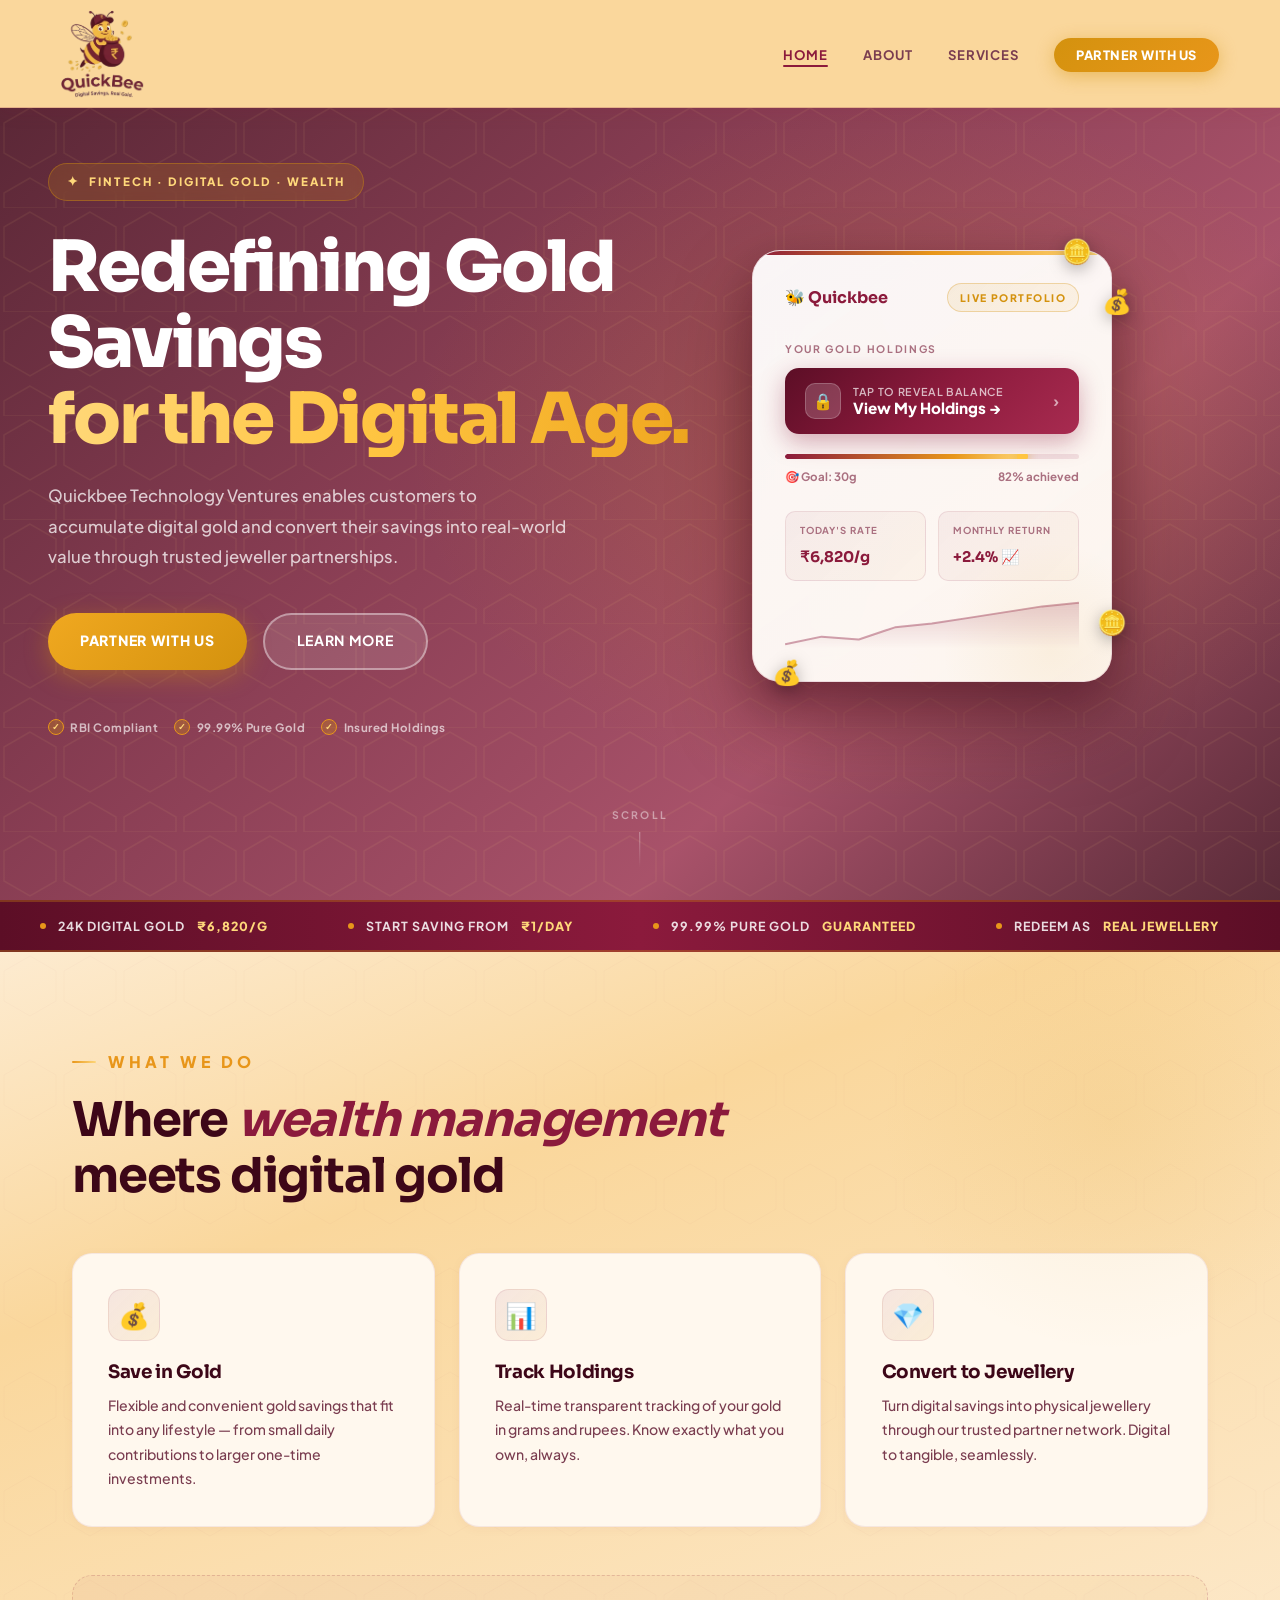
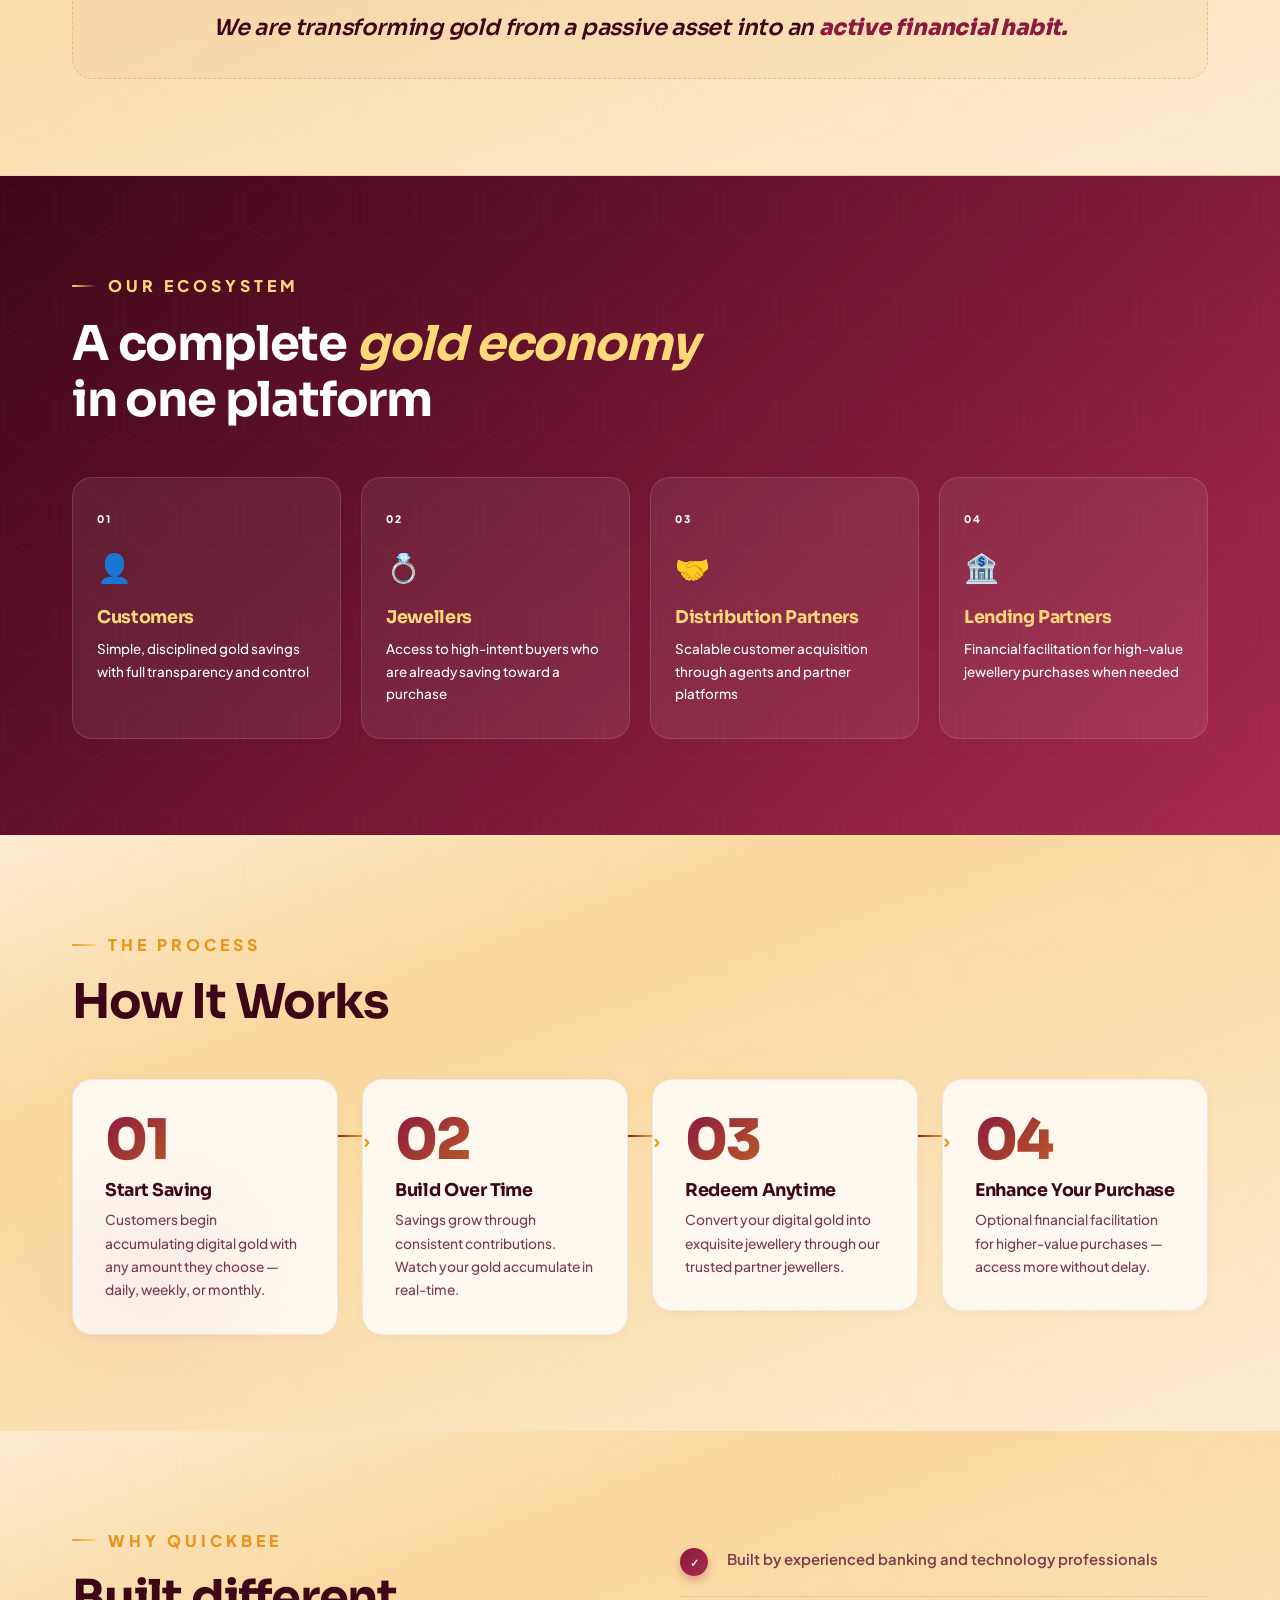
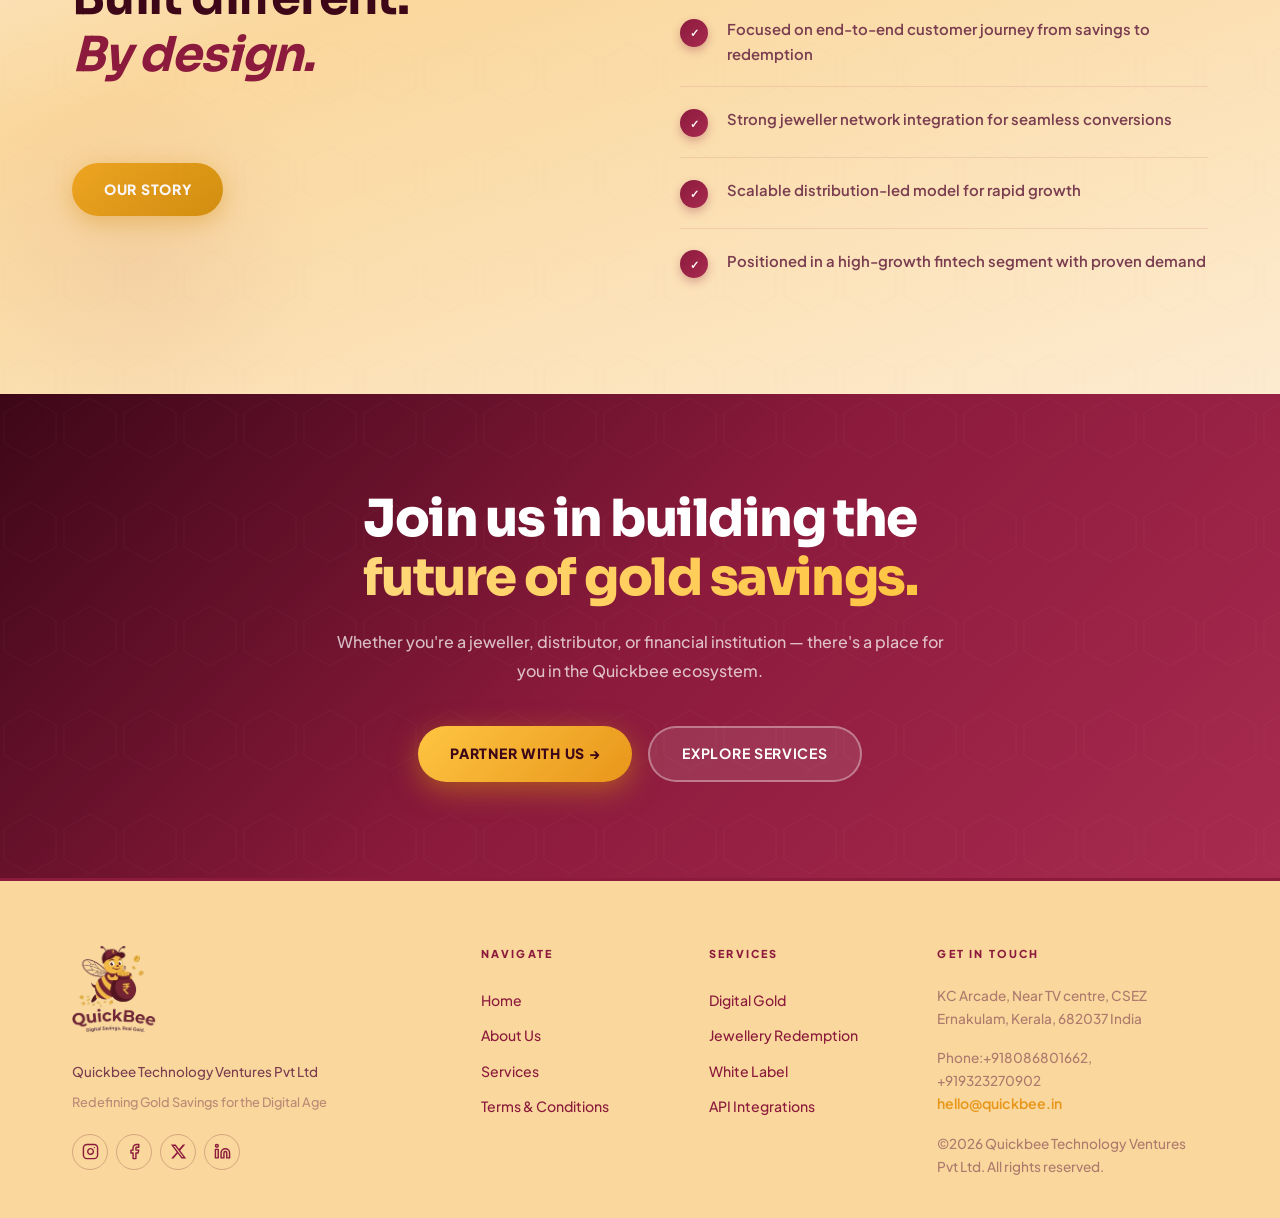
==== index.html @ bd5baaf5 "Add files via upload" ====
<!DOCTYPE html>
<html lang="en">
<head>
  <meta charset="UTF-8" />
  <meta name="viewport" content="width=device-width, initial-scale=1.0" />
  <title>Quickbee — Redefining Gold Savings</title>
  <link rel="stylesheet" href="styles.css" />
  <link rel="preconnect" href="https://fonts.googleapis.com">
  <link rel="preconnect" href="https://fonts.gstatic.com" crossorigin>
  <link href="https://fonts.googleapis.com/css2?family=Sora:wght@400;600;700;800&family=Plus+Jakarta+Sans:ital,wght@0,400;0,500;0,600;0,700;0,800;1,500&display=swap" rel="stylesheet">
</head>
<body>

<!-- NAV -->
<nav class="nav" id="nav">
  <a href="index.html" class="nav-logo">
  <img src="logo.png" alt="Quickbee" class="nav-logo-img">
</a>
  <ul class="nav-links">
    <li><a href="index.html" class="active">Home</a></li>
    <li><a href="about.html">About</a></li>
    <li><a href="services.html">Services</a></li>
    <!--<li><a href="team.html">Team</a></li>-->
    <li><a href="#contact" class="nav-cta">Partner With Us</a></li>
  </ul>
  <button class="hamburger" id="hamburger">
    <span></span><span></span><span></span>
  </button>
</nav>

<!-- HERO -->
<section class="hero">
  <div class="hero-bg"></div>
  <div class="hero-hex"></div>

  <div class="hero-content">
    <div class="hero-badge reveal">Fintech · Digital Gold · Wealth
</div>
    <h1 class="hero-title reveal">
      Redefining Gold Savings<br/>
      <em>for the Digital Age.</em>
    </h1>
    <p class="hero-sub reveal">
      Quickbee Technology Ventures enables customers to accumulate digital gold and convert their savings into real-world value through trusted jeweller partnerships.
    </p>
    <div class="hero-ctas reveal">
      <a href="#contact" class="btn-gold">Partner with us</a>
      <a href="about.html" class="btn-outline">Learn more</a>
    </div>
    <div class="hero-trust reveal">
      <div class="trust-badge"><span class="dot">✓</span> RBI Compliant</div>
      <div class="trust-badge"><span class="dot">✓</span> 99.99% Pure Gold</div>
      <div class="trust-badge"><span class="dot">✓</span> Insured Holdings</div>
    </div>
   <!-- <div class="hero-stats reveal">
      <div class="stat">
        <span class="stat-num">10,000+</span>
        <span class="stat-label">Active Savers</span>
      </div>
      <div class="stat-divider"></div>
      <div class="stat">
        <span class="stat-num">₹1/day</span>
        <span class="stat-label">Min. Savings</span>
      </div>
      <div class="stat-divider"></div>
      <div class="stat">
        <span class="stat-num">500+</span>
        <span class="stat-label">Jeweller Partners</span>
      </div>
    </div>-->
  </div>

  <div class="hero-visual reveal">
    <span class="coin coin-1">🪙</span>
    <span class="coin coin-2">💰</span>
    <span class="coin coin-3">🪙</span>
    <span class="coin coin-4">💰</span>
    <div class="gold-card">
      <div class="gc-header">
        <span class="gc-logo">🐝 Quickbee</span>
        <span class="gc-tag">Live Portfolio</span>
      </div>
      <div class="gc-amount">
        <span class="gc-label">Your Gold Holdings</span>
        <button class="gc-view-btn" onclick="document.getElementById('loginModal').classList.add('active')">
          <div class="gc-view-icon">🔒</div>
          <div class="gc-view-text">
            <span>Tap to reveal balance</span>
            <span>View My Holdings →</span>
          </div>
          <span class="gc-view-arrow">›</span>
        </button>
      </div>
      <div class="gc-bar"><div class="gc-progress"></div></div>
      <div class="gc-footer">
        <span>🎯 Goal: 30g</span>
        <span>82% achieved</span>
      </div>
      <div class="gc-mini-stats">
        <div class="gc-mini-stat">
          <span class="gc-mini-label">Today's Rate</span>
          <span class="gc-mini-value">₹6,820/g</span>
        </div>
        <div class="gc-mini-stat">
          <span class="gc-mini-label">Monthly Return</span>
          <span class="gc-mini-value">+2.4% 📈</span>
        </div>
      </div>
      <div class="gc-sparkline">
        <svg viewBox="0 0 200 55" preserveAspectRatio="none">
          <defs>
            <linearGradient id="sparkGrad" x1="0" x2="0" y1="0" y2="1">
              <stop offset="0%" stop-color="rgba(139,26,60,0.3)"/>
              <stop offset="100%" stop-color="rgba(139,26,60,0)"/>
            </linearGradient>
          </defs>
          <polyline points="0,50 25,42 50,45 75,32 100,28 125,22 150,16 175,10 200,6" fill="none" stroke="rgba(139,26,60,0.6)" stroke-width="2" stroke-linejoin="round"/>
          <polyline points="0,55 0,50 25,42 50,45 75,32 100,28 125,22 150,16 175,10 200,6 200,55" fill="url(#sparkGrad)"/>
        </svg>
      </div>
    </div>
  </div>

  <!-- LOGIN MODAL -->
  <div class="login-modal-overlay" id="loginModal" onclick="if(event.target===this) this.classList.remove('active')">
    <div class="login-modal">
      <button class="login-modal-close" onclick="document.getElementById('loginModal').classList.remove('active')">✕</button>
      <div class="login-modal-icon">🐝</div>
      <h3>Welcome Back!</h3>
      <p>Please log in to your Quickbee account to view your gold holdings and savings progress.</p>
      <button class="login-modal-btn">Login to Continue</button>
      <p class="login-modal-sub">New here? <a href="#">Create a free account →</a></p>
    </div>
  </div>

  <div class="scroll-hint">
    <span>Scroll</span>
    <div class="scroll-line"></div>
  </div>
</section>

<!-- TICKER STRIP -->
<div class="ticker-strip">
  <div class="ticker-inner">
    <div class="ticker-item"><span class="ticker-dot"></span> 24K Digital Gold <span class="ticker-gold">₹6,820/g</span></div>
    <div class="ticker-item"><span class="ticker-dot"></span> Start Saving from <span class="ticker-gold">₹1/day</span></div>
    <div class="ticker-item"><span class="ticker-dot"></span> 99.99% Pure Gold <span class="ticker-gold">Guaranteed</span></div>
    <div class="ticker-item"><span class="ticker-dot"></span> Redeem as <span class="ticker-gold">Real Jewellery</span></div>
    <div class="ticker-item"><span class="ticker-dot"></span> 500+ Jeweller Partners <span class="ticker-gold">Across India</span></div>
    <div class="ticker-item"><span class="ticker-dot"></span> Monthly Returns <span class="ticker-gold">+2.4%</span></div>
    <div class="ticker-item"><span class="ticker-dot"></span> 24K Digital Gold <span class="ticker-gold">₹6,820/g</span></div>
    <div class="ticker-item"><span class="ticker-dot"></span> Start Saving from <span class="ticker-gold">₹1/day</span></div>
    <div class="ticker-item"><span class="ticker-dot"></span> 99.99% Pure Gold <span class="ticker-gold">Guaranteed</span></div>
    <div class="ticker-item"><span class="ticker-dot"></span> Redeem as <span class="ticker-gold">Real Jewellery</span></div>
    <div class="ticker-item"><span class="ticker-dot"></span> 500+ Jeweller Partners <span class="ticker-gold">Across India</span></div>
    <div class="ticker-item"><span class="ticker-dot"></span> Monthly Returns <span class="ticker-gold">+2.4%</span></div>
  </div>
</div>

<!-- WHAT WE DO -->
<section class="what-we-do section-pad">
  <div class="container">
    <div class="section-label reveal">What We Do</div>
    <h2 class="section-title reveal">
      Where <em>wealth management</em><br/>meets digital gold
    </h2>
    <div class="wwd-grid">
      <div class="wwd-card reveal" style="--delay:0.1s">
        <div class="wwd-icon">💰</div>
        <h3>Save in Gold</h3>
        <p>Flexible and convenient gold savings that fit into any lifestyle — from small daily contributions to larger one-time investments.</p>
      </div>
      <div class="wwd-card reveal" style="--delay:0.2s">

        <div class="wwd-icon">📊</div>
        <h3>Track Holdings</h3>
        <p>Real-time transparent tracking of your gold in grams and rupees. Know exactly what you own, always.</p>
      </div>
      <div class="wwd-card reveal" style="--delay:0.3s">

        <div class="wwd-icon">💎</div>
        <h3>Convert to Jewellery</h3>
        <p>Turn digital savings into physical jewellery through our trusted partner network. Digital to tangible, seamlessly.</p>
      </div>
    </div>
    <div class="wwd-statement reveal">
      <p>We are transforming gold from a passive asset into an <strong>active financial habit.</strong></p>
    </div>
  </div>
</section>

<!-- NUMBERS -->
<!--<section class="numbers-section">
  <div class="container">
    <div class="numbers-grid">
      <div class="number-item reveal">
        <div class="number-value">10K+</div>
        <div class="number-label">Active Savers</div>
      </div>
      <div class="number-item reveal" style="--delay:0.1s">
        <div class="number-value">₹50Cr+</div>
        <div class="number-label">Gold Saved</div>
      </div>
      <div class="number-item reveal" style="--delay:0.2s">
        <div class="number-value">500+</div>
        <div class="number-label">Jeweller Partners</div>
      </div>
      <div class="number-item reveal" style="--delay:0.3s">
        <div class="number-value">99.99%</div>
        <div class="number-label">Gold Purity</div>
      </div>
    </div>
  </div>
</section>-->


<!-- ECOSYSTEM -->
<section class="ecosystem">
  <div class="container">
    <div class="section-label reveal" >Our Ecosystem</div>
    <h2 class="section-title reveal" style="color: #fff">
      A complete <em>gold economy</em><br/>in one platform
    </h2>
    <div class="eco-grid">
      <div class="eco-card reveal" style="--delay:0.05s">
        <div class="eco-num">01</div>
        <div class="eco-icon">👤</div>
        <h3>Customers</h3>
        <p>Simple, disciplined gold savings with full transparency and control</p>
      </div>
      <div class="eco-card reveal" style="--delay:0.15s">
        <div class="eco-num">02</div>
        <div class="eco-icon">💍</div>
        <h3>Jewellers</h3>
        <p>Access to high-intent buyers who are already saving toward a purchase</p>
      </div>
      <div class="eco-card reveal" style="--delay:0.25s">
        <div class="eco-num">03</div>
        <div class="eco-icon">🤝</div>
        <h3>Distribution Partners</h3>
        <p>Scalable customer acquisition through agents and partner platforms</p>
      </div>
      <div class="eco-card reveal" style="--delay:0.35s">
        <div class="eco-num">04</div>
        <div class="eco-icon">🏦</div>
        <h3>Lending Partners</h3>
        <p>Financial facilitation for high-value jewellery purchases when needed</p>
      </div>
    </div>
  </div>
</section>

<!-- HOW IT WORKS -->
<section class="how-it-works section-pad">
  <div class="container">
    <div class="section-label reveal">The Process</div>
    <h2 class="section-title reveal">How It Works</h2>
    <div class="steps">
      <div class="step reveal" style="--delay:0.0s">
        <div class="step-num">01</div>
        <div class="step-body">
          <h3>Start Saving</h3>
          <p>Customers begin accumulating digital gold with any amount they choose — daily, weekly, or monthly.</p>
        </div>
      </div>
      <div class="step-connector reveal"></div>
      <div class="step reveal" style="--delay:0.15s">
        <div class="step-num">02</div>
        <div class="step-body">
          <h3>Build Over Time</h3>
          <p>Savings grow through consistent contributions. Watch your gold accumulate in real-time.</p>
        </div>
      </div>
      <div class="step-connector reveal"></div>
      <div class="step reveal" style="--delay:0.3s">
        <div class="step-num">03</div>
        <div class="step-body">
          <h3>Redeem Anytime</h3>
          <p>Convert your digital gold into exquisite jewellery through our trusted partner jewellers.</p>
        </div>
      </div>
      <div class="step-connector reveal"></div>
      <div class="step reveal" style="--delay:0.45s">
        <div class="step-num">04</div>
        <div class="step-body">
          <h3>Enhance Your Purchase</h3>
          <p>Optional financial facilitation for higher-value purchases — access more without delay.</p>
        </div>
      </div>
    </div>
  </div>
</section>

<!-- WHY QUICKBEE -->
<section class="why-section section-pad">
  <div class="container why-container">
    <div class="why-left reveal">
      <div class="section-label">Why Quickbee</div>
      <h2 class="section-title">Built different.<br/><em>By design.</em></h2>
      <a href="about.html" class="btn-gold" style="margin-top:2rem; display:inline-block">Our Story</a>
    </div>
    <div class="why-right">
      <div class="why-item reveal" style="--delay:0.05s">
        <div class="why-check">✓</div>
        <p>Built by experienced banking and technology professionals</p>
      </div>
      <div class="why-item reveal" style="--delay:0.1s">
        <div class="why-check">✓</div>
        <p>Focused on end-to-end customer journey from savings to redemption</p>
      </div>
      <div class="why-item reveal" style="--delay:0.15s">
        <div class="why-check">✓</div>
        <p>Strong jeweller network integration for seamless conversions</p>
      </div>
      <div class="why-item reveal" style="--delay:0.2s">
        <div class="why-check">✓</div>
        <p>Scalable distribution-led model for rapid growth</p>
      </div>
      <div class="why-item reveal" style="--delay:0.25s">
        <div class="why-check">✓</div>
        <p>Positioned in a high-growth fintech segment with proven demand</p>
      </div>
    </div>
  </div>
</section>

<!-- CTA BANNER -->
<!-- TESTIMONIALS -->
<!--<section class="testimonials section-pad">
  <div class="container">
    <div class="section-label">What People Say</div>
    <h2 class="section-title">Trusted by savers<br/>across India</h2>
    <div class="testi-grid">
      <div class="testi-card reveal">
        <div class="testi-stars">★★★★★</div>
        <p class="testi-text">"I started saving ₹50 a day and in 8 months I redeemed a beautiful gold chain for my daughter's birthday. Quickbee made it so simple!"</p>
        <div class="testi-author">
          <div class="testi-avatar">PS</div>
          <div>
            <div class="testi-name">Priya Sharma</div>
            <div class="testi-loc">Chennai, Tamil Nadu</div>
          </div>
        </div>
      </div>
      <div class="testi-card reveal" style="--delay:0.1s">
        <div class="testi-stars">★★★★★</div>
        <p class="testi-text">"The jeweller redemption network is fantastic. I walked into a partner store and exchanged my digital gold for a ring on the spot. No hassle at all."</p>
        <div class="testi-author">
          <div class="testi-avatar">RK</div>
          <div>
            <div class="testi-name">Rajan Kumar</div>
            <div class="testi-loc">Kochi, Kerala</div>
          </div>
        </div>
      </div>
      <div class="testi-card reveal" style="--delay:0.2s">
        <div class="testi-stars">★★★★★</div>
        <p class="testi-text">"As a jeweller partner, Quickbee has brought us a whole new generation of customers. The platform is reliable and the team is very supportive."</p>
        <div class="testi-author">
          <div class="testi-avatar">MJ</div>
          <div>
            <div class="testi-name">Meera Jewellers</div>
            <div class="testi-loc">Thrissur, Kerala</div>
          </div>
        </div>
      </div>
    </div>
  </div>
</section>-->


<section class="cta-banner" id="contact">
  <div class="cta-bg">
    <div class="gold-orb orb1"></div>
    <div class="gold-orb orb2"></div>
  </div>
  <div class="container cta-content">
    <h2 class="reveal">Join us in building the<br/><em>future of gold savings.</em></h2>
    <p class="reveal">Whether you're a jeweller, distributor, or financial institution — there's a place for you in the Quickbee ecosystem.</p>
    <div class="cta-actions reveal">
<a
  class="btn-gold"
  target="_self"
  href="mailto:hello@quickbee.in?subject=Partnership%20Enquiry%20-%20Quickbee&body=Hi%20Quickbee%20Team%2C%0A%0AI%20am%20interested%20in%20partnering%20with%20Quickbee.%0A%0AName%3A%20%0AOrganisation%3A%20%0APhone%3A%20%0AType%20of%20Partnership%3A%20%0A%0AThank%20you."
>
  Partner With Us →
</a>      <a href="services.html" class="btn-outline-light">Explore Services</a>
    </div>
  </div>
</section>

<!-- FOOTER -->
<footer class="footer">
  <div class="container footer-grid">
    <div class="footer-brand">
       <a href="index.html" class="nav-logo">
  <img src="logo.png" alt="Quickbee" class="nav-logo-img">
</a>
      <p>Quickbee Technology Ventures Pvt Ltd</p>
      <p style="margin-top:0.5rem; font-size:0.8rem; opacity:0.5">Redefining Gold Savings for the Digital Age</p>
      <div class="footer-social">
        <a href="" target="_blank" rel="noopener" aria-label="Instagram">
          <svg xmlns="http://www.w3.org/2000/svg" width="17" height="17" viewBox="0 0 24 24" fill="none" stroke="currentColor" stroke-width="2" stroke-linecap="round" stroke-linejoin="round"><rect x="2" y="2" width="20" height="20" rx="5" ry="5"/><path d="M16 11.37A4 4 0 1 1 12.63 8 4 4 0 0 1 16 11.37z"/><line x1="17.5" y1="6.5" x2="17.51" y2="6.5"/></svg>
        </a>
        <a href="" target="_blank" rel="noopener" aria-label="Facebook">
          <svg xmlns="http://www.w3.org/2000/svg" width="17" height="17" viewBox="0 0 24 24" fill="none" stroke="currentColor" stroke-width="2" stroke-linecap="round" stroke-linejoin="round"><path d="M18 2h-3a5 5 0 0 0-5 5v3H7v4h3v8h4v-8h3l1-4h-4V7a1 1 0 0 1 1-1h3z"/></svg>
        </a>
        <a href="" target="_blank" rel="noopener" aria-label="X (Twitter)">
          <svg xmlns="http://www.w3.org/2000/svg" width="17" height="17" viewBox="0 0 24 24" fill="currentColor"><path d="M18.244 2.25h3.308l-7.227 8.26 8.502 11.24H16.17l-5.214-6.817L4.99 21.75H1.68l7.73-8.835L1.254 2.25H8.08l4.713 6.231zm-1.161 17.52h1.833L7.084 4.126H5.117z"/></svg>
        </a>
        <a href="" target="_blank" rel="noopener" aria-label="LinkedIn">
          <svg xmlns="http://www.w3.org/2000/svg" width="17" height="17" viewBox="0 0 24 24" fill="none" stroke="currentColor" stroke-width="2" stroke-linecap="round" stroke-linejoin="round"><path d="M16 8a6 6 0 0 1 6 6v7h-4v-7a2 2 0 0 0-2-2 2 2 0 0 0-2 2v7h-4v-7a6 6 0 0 1 6-6z"/><rect x="2" y="9" width="4" height="12"/><circle cx="4" cy="4" r="2"/></svg>
        </a>
       
      </div>
    </div>
    <div class="footer-links">
      <h4>Navigate</h4>
      <a href="index.html">Home</a>
      <a href="about.html">About Us</a>
      <a href="services.html">Services</a>
      <a href="terms.html">Terms &amp; Conditions</a>
      <!-- <a href="team.html">Team</a> -->
    </div>
    <div class="footer-links">
      <h4>Services</h4>
      <a href="services.html">Digital Gold</a>
      <a href="services.html">Jewellery Redemption</a>
      <a href="services.html">White Label</a>
      <a href="services.html">API Integrations</a>
    </div>
    <div class="footer-contact">
      <h4>Get In Touch</h4>
	        <p style="margin-top:1rem; font-size:0.85rem; opacity:0.6">KC Arcade, Near TV centre, CSEZ
Ernakulam, Kerala, 682037
India
</p>
<p style="margin-top:1rem; font-size:0.85rem; opacity:0.6">Phone:+918086801662, <br>
        +919323270902

</p>
      <a href="mailto:hello@quickbee.in">hello@quickbee.in</a>
      <p style="margin-top:1rem; font-size:0.85rem; opacity:0.6">©2026 Quickbee Technology Ventures Pvt Ltd. All rights reserved.</p>
    </div>
  </div>
</footer>

<script src="main.js"></script>
</body>
</html>
---- styles.css ----
/* QUICKBEE CSS — VERSION 4 — MOBILE RESPONSIVE FIX */

/* ============================================================
   QUICKBEE — Premium Redesign
   Fonts: Plus Jakarta Sans (body) + Sora (display)
   Theme: Dark hero, warm maroon/gold, rich sections
   ============================================================ */

/* --- TOKENS --- */
:root {
  --maroon:       #8B1A3C;
  --maroon-dark:  #5C0E26;
  --maroon-deep:  #3D0718;
  --maroon-mid:   #A82B50;
  --maroon-rich:  #6E1430;

  --gold:         #D4920E;
  --gold-bright:  #F0A820;
  --gold-warm:    #E8961A;
  --gold-pale:    #FFD87A;
  --gold-honey:   #FFC542;

  --cream:        #FFF9F2;
  --cream2:       #FFF3E5;
  --cream3:       #FDEBD2;
  --peach:        #FFE5CC;
  --warm-white:   #FFFAF5;

  --text:         #1E0808;
  --text-body:    #4A1525;
  --text-muted:   #7A3D50;
  --text-light:   #AA7080;
  --white:        #FFFFFF;

  --radius:       12px;
  --radius-lg:    20px;
  --radius-xl:    28px;
  --transition:   0.3s cubic-bezier(.25,.46,.45,.94);

  /* Section backgrounds */
  --section-alt: #fdebd0;
  --section-dark: linear-gradient(135deg, #3D0718 0%, #6E1430 50%, #8B1A3C 100%);
}

/* ============================================================
   RESET & BASE
   ============================================================ */
*, *::before, *::after { box-sizing: border-box; margin: 0; padding: 0; }
html { scroll-behavior: smooth; font-size: 16px; }

body {
  background: var(--cream);
  color: var(--text);
  font-family: 'Plus Jakarta Sans', sans-serif;
  font-weight: 400;
  line-height: 1.7;
  overflow-x: hidden;
}
/* ============================================================
   MOBILE-FIRST CRITICAL OVERRIDES — runs early to prevent flash
   ============================================================ */
@media (max-width: 900px) {
  .nav-links { display: none !important; }
  .hamburger { display: flex !important; }
}

img { max-width: 100%; display: block; }
a { text-decoration: none; color: inherit; }

h1, h2, h3 {
  font-family: 'Sora', sans-serif;
  line-height: 1.15;
  font-weight: 700;
  letter-spacing: -0.02em;
}

em { font-style: italic; color: var(--maroon); }

/* em inside dark backgrounds should be gold, not maroon */
.page-hero em,
.ecosystem em,
.testimonials em,
.cta-banner em,
.numbers-section em { color: var(--gold-pale); -webkit-text-fill-color: var(--gold-pale); }
.container { max-width: 1200px; margin: 0 auto; padding: 0 2rem; }
.section-pad { padding: 6rem 0; }

/* ============================================================
   NAV
   ============================================================ */
.nav {
  position: fixed;
  top: 0; left: 0; right: 0;
  z-index: 200;
  display: flex;
  align-items: center;
  justify-content: space-between;
  padding: 0.6rem 3.8rem;
  transition: var(--transition);
background: #FAD79C;
border-bottom: 1px solid rgba(139,26,60,0.2);
box-shadow: 0 2px 20px rgba(139,26,60,0.1);
}

.nav.scrolled {
  background: #FAD79C;
  border-bottom-color: rgba(139,26,60,0.2);
  backdrop-filter: none;
  -webkit-backdrop-filter: none;
  box-shadow: 0 4px 20px rgba(139,26,60,0.15);
}

/* On dark hero, nav links are white */

.nav-logo-img {
  height: 88px;
  width: auto;
  max-width: 160px;
  object-fit: contain;
  transition: height 0.3s ease;
}

.nav.scrolled .nav-logo-img {
  height: 88px;
}

.nav-logo {
  display: flex;
  align-items: center;
}
.nav-links {
	color: var(--maroon);

  display: flex;
  align-items: center;
  gap: 2.2rem;
  list-style: none;
}

.nav-links a {
  font-size: 0.82rem;
  font-weight: 700;
  letter-spacing: 0.06em;
  text-transform: uppercase;
  color: var(--text-muted);
  transition: color var(--transition);
  position: relative;
}

.nav-links a::after {
  content: '';
  position: absolute;
  bottom: -4px;
  left: 0; right: 0;
  height: 2px;
  background: var(--maroon);
  border-radius: 2px;
  transform: scaleX(0);
  transition: transform var(--transition);
}

.nav-links a:hover::after,
.nav-links a.active::after { transform: scaleX(1); }
.nav-links a:hover,
.nav-links a.active { color: var(--maroon); }
.nav:not(.scrolled) .nav-links a:hover { color: var(--maroon); }

.nav-cta {
  background: linear-gradient(135deg, var(--gold) 0%, var(--gold-warm) 100%) !important;
  color: #fff !important;
  padding: 0.55rem 1.4rem !important;
  border-radius: 50px !important;
  font-size: 0.8rem !important;
  font-weight: 800 !important;
  letter-spacing: 0.04em !important;
  box-shadow: 0 4px 18px rgba(212,146,14,0.45) !important;
  transition: all var(--transition) !important;
}
.nav-cta:hover {
  transform: translateY(-2px) !important;
  box-shadow: 0 8px 28px rgba(212,146,14,0.55) !important;
}
.nav-cta::after { display: none !important; }

.hamburger {
  display: none;
  flex-direction: column;
  gap: 5px;
  background: none;
  border: none;
  cursor: pointer;
  padding: 8px;
  min-width: 44px;
  min-height: 44px;
  align-items: center;
  justify-content: center;
  border-radius: 8px;
  transition: background var(--transition);
}
.hamburger:hover { background: rgba(139,26,60,0.08); }
.hamburger span {
  display: block;
  width: 26px;
  height: 2.5px;
  background: var(--maroon);
  border-radius: 2px;
  transition: var(--transition);
}

/* ============================================================
   BUTTONS
   ============================================================ */
.btn-gold {
  display: inline-flex;
  align-items: center;
  gap: 0.5rem;
  background: linear-gradient(135deg, var(--gold-bright) 0%, var(--gold) 100%);
  color: #fff;
  font-family: 'Plus Jakarta Sans', sans-serif;
  font-size: 0.88rem;
  font-weight: 800;
  letter-spacing: 0.05em;
  text-transform: uppercase;
  padding: 0.9rem 2rem;
  border-radius: 50px;
  border: none;
  cursor: pointer;
  transition: all var(--transition);
  box-shadow: 0 6px 24px rgba(212,146,14,0.4);
}
.btn-gold:hover {
  transform: translateY(-3px);
  box-shadow: 0 14px 36px rgba(212,146,14,0.5);
  filter: brightness(1.08);
}

.btn-outline {
  display: inline-flex;
  align-items: center;
  background: rgba(255,255,255,0.12);
  color: #fff;
  font-family: 'Plus Jakarta Sans', sans-serif;
  font-size: 0.88rem;
  font-weight: 700;
  letter-spacing: 0.05em;
  text-transform: uppercase;
  padding: 0.9rem 2rem;
  border-radius: 50px;
  border: 2px solid rgba(255,255,255,0.4);
  cursor: pointer;
  transition: var(--transition);
}
.btn-outline:hover {
  background: rgba(255,255,255,0.22);
  border-color: rgba(255,255,255,0.75);
  transform: translateY(-2px);
}

/* On light backgrounds */
.btn-outline.dark {
  background: transparent;
  color: var(--maroon);
  border-color: var(--maroon);
}
.btn-outline.dark:hover {
  background: var(--maroon);
  color: #fff;
}

.btn-outline-light {
  display: inline-flex;
  align-items: center;
  background: rgba(255,255,255,0.1);
  color: #fff;
  font-size: 0.88rem;
  font-weight: 700;
  letter-spacing: 0.05em;
  text-transform: uppercase;
  padding: 0.9rem 2rem;
  border-radius: 50px;
  border: 2px solid rgba(255,255,255,0.35);
  cursor: pointer;
  transition: var(--transition);
}
.btn-outline-light:hover { background: rgba(255,255,255,0.2); border-color: rgba(255,255,255,0.65); }

/* ============================================================
   REVEAL ANIMATION
   ============================================================ */
.reveal {
  opacity: 0;
  transform: translateY(30px);
  transition: opacity 0.75s cubic-bezier(.22,.61,.36,1), transform 0.75s cubic-bezier(.22,.61,.36,1);
  transition-delay: var(--delay, 0s);
}
.reveal.in-view { opacity: 1; transform: none; }

/* ============================================================
   SECTION LABELS
   ============================================================ */
.section-label {
  font-family: 'Plus Jakarta Sans', sans-serif;
  font-size: 1rem;
  font-weight: 800;
  letter-spacing: 0.25em;
  text-transform: uppercase;
  color: var(--gold-warm);
  margin-bottom: 1rem;
  display: flex;
  align-items: center;
  gap: 0.75rem;
}
.section-label::before {
  content: '';
  display: inline-block;
  width: 24px;
  height: 2px;
  background: linear-gradient(90deg, var(--gold-warm), var(--gold-pale));
  border-radius: 2px;
}

.section-title {
  font-family: 'Sora', sans-serif;
  font-size: clamp(2rem, 4vw, 3rem);
  font-weight: 700;
  line-height: 1.18;
  color: var(--maroon-deep);
  margin-bottom: 3rem;
  letter-spacing: -0.025em;
}

/* ============================================================
   HERO — DARK with gold background image
   ============================================================ */
.hero {
  min-height: 100vh;
  display: flex;
  align-items: center;
  position: relative;
  overflow: hidden;
  padding: 7rem 3rem 5rem;
  gap: 4rem;
  max-width: 100%;
}

/* Dark overlay over bg image */
.hero::before {
  content: '';
  position: absolute;
  inset: 0;
  background:
    linear-gradient(135deg,
      rgba(61,7,24,0.88) 0%,
      rgba(110,20,48,0.82) 40%,
      rgba(139,26,60,0.75) 70%,
      rgba(61,7,24,0.85) 100%);
  z-index: 1;
}

/* Animated shimmer */
.hero::after {
  content: '';
  position: absolute;
  inset: 0;
  background: radial-gradient(ellipse 700px 500px at 70% 50%, rgba(212,146,14,0.18) 0%, transparent 70%);
  z-index: 1;
  animation: shimmer 6s ease-in-out infinite alternate;
}

@keyframes shimmer {
  from { opacity: 0.5; transform: scale(1); }
  to   { opacity: 1;   transform: scale(1.05); }
}

/* Background image via hero-bg div */
.hero-bg {
  position: absolute !important;
  inset: 0 !important;
  background-image: url('https://images.unsplash.com/photo-1610375461246-83df859d849d?w=1800&q=80') !important;
  background-size: cover !important;
  background-position: center !important;
  background-attachment: scroll !important;
  opacity: 1 !important;
  z-index: 0 !important;
  transform: scale(1.05);
  animation: bgZoom 20s ease-in-out infinite alternate;
}
.hero-bg .gold-orb,
.hero-bg .grid-lines { display: none; }

@keyframes bgZoom {
  from { transform: scale(1); }
  to   { transform: scale(1.06); }
}

/* Honeycomb pattern overlay */
.hero-hex {
  position: absolute;
  inset: 0;
  z-index: 1;
  opacity: 0.07;
  background-image: url("data:image/svg+xml,%3Csvg xmlns='http://www.w3.org/2000/svg' width='60' height='104'%3E%3Cpath d='M30 4L4 19v30l26 15 26-15V19z' fill='none' stroke='%23FFD87A' stroke-width='1.5'/%3E%3Cpath d='M30 74L4 89v15h52V89z' fill='none' stroke='%23FFD87A' stroke-width='1.5'/%3E%3C/svg%3E");
  background-size: 60px 104px;
  pointer-events: none;
}

.hero-content {
  flex: 1;
  max-width: 640px;
  z-index: 2;
  position: relative;
}

.hero-badge {
  display: inline-flex;
  align-items: center;
  gap: 0.6rem;
  font-size: 0.72rem;
  font-weight: 800;
  letter-spacing: 0.18em;
  text-transform: uppercase;
  color: var(--gold-pale);
  background: rgba(212,146,14,0.18);
  border: 1.5px solid rgba(212,146,14,0.4);
  padding: 0.45rem 1.1rem;
  border-radius: 50px;
  margin-bottom: 1.75rem;
  backdrop-filter: blur(8px);
}

.hero-badge::before {
  content: '✦';
  font-size: 0.8rem;
  color: var(--gold-pale);
  animation: pulse 2s ease-in-out infinite;
}

@keyframes pulse {
  0%, 100% { opacity: 1; transform: scale(1); }
  50% { opacity: 0.5; transform: scale(0.8); }
}

.hero-title {
  font-family: 'Sora', sans-serif;
  font-size: clamp(3rem, 5.5vw, 5rem);
  font-weight: 800;
  line-height: 1.08;
  color: #fff;
  margin-bottom: 1.5rem;
  letter-spacing: -0.03em;
}

.hero-title em {
  display: block;
  font-style: normal;
  background: linear-gradient(90deg, var(--gold-pale) 0%, var(--gold-honey) 50%, var(--gold-bright) 100%);
  -webkit-background-clip: text;
  -webkit-text-fill-color: transparent;
  background-clip: text;
  font-weight: 800;
}

.hero-sub {
  font-size: 1.05rem;
  color: rgba(255,255,255,0.75);
  line-height: 1.82;
  margin-bottom: 2.5rem;
  max-width: 520px;
  font-weight: 500;
}

.hero-ctas {
  display: flex;
  gap: 1rem;
  flex-wrap: wrap;
  margin-bottom: 3rem;
}

/* Trust badges */
.hero-trust {
  display: flex;
  align-items: center;
  gap: 1rem;
  flex-wrap: wrap;
  margin-bottom: 2rem;
}

.trust-badge {
  display: flex;
  align-items: center;
  gap: 0.4rem;
  font-size: 0.72rem;
  font-weight: 700;
  color: rgba(255,255,255,0.65);
  letter-spacing: 0.04em;
}

.trust-badge .dot {
  width: 16px;
  height: 16px;
  border-radius: 50%;
  background: rgba(212,146,14,0.3);
  border: 1.5px solid var(--gold-warm);
  display: flex;
  align-items: center;
  justify-content: center;
  font-size: 0.55rem;
  color: var(--gold-pale);
}

.hero-stats {
  display: flex;
  align-items: center;
  gap: 2rem;
  padding-top: 2rem;
  border-top: 1px solid rgba(255,255,255,0.15);
}

.stat { display: flex; flex-direction: column; gap: 0.2rem; }
.stat-num {
  font-family: 'Sora', sans-serif;
  font-size: 1.05rem;
  font-weight: 700;
  color: var(--gold-pale);
  letter-spacing: -0.01em;
}
.stat-label {
  font-size: 0.68rem;
  font-weight: 700;
  letter-spacing: 0.1em;
  text-transform: uppercase;
  color: rgba(255,255,255,0.45);
}
.stat-divider {
  width: 1px;
  height: 34px;
  background: rgba(255,255,255,0.15);
}

/* ============================================================
   GOLD CARD — Right side hero
   ============================================================ */
.hero-visual {
  flex: 0 0 360px;
  z-index: 2;
  position: relative;
}

/* Floating coins animation */
.coin {
  position: absolute;
  font-size: 1.5rem;
  animation: floatCoin 4s ease-in-out infinite;
  pointer-events: none;
  z-index: 3;
  filter: drop-shadow(0 4px 8px rgba(0,0,0,0.3));
}
.coin-1 { top: -20px; right: 20px; animation-delay: 0s; }
.coin-2 { top: 30px; right: -20px; animation-delay: 0.8s; }
.coin-3 { bottom: 40px; right: -15px; animation-delay: 1.6s; }
.coin-4 { bottom: -10px; left: 20px; animation-delay: 2.4s; }

@keyframes floatCoin {
  0%, 100% { transform: translateY(0) rotate(0deg); }
  50% { transform: translateY(-12px) rotate(15deg); }
}

.gold-card {
  background: linear-gradient(145deg, rgba(255,255,255,0.95) 0%, rgba(255,249,242,0.98) 100%);
  border: 1px solid rgba(139,26,60,0.12);
  border-radius: var(--radius-xl);
  padding: 2rem;
  box-shadow:
    0 40px 80px rgba(61,7,24,0.4),
    0 16px 40px rgba(61,7,24,0.25),
    inset 0 1px 0 rgba(255,255,255,1);
  position: relative;
  overflow: hidden;
  backdrop-filter: blur(20px);
}

.gold-card::before {
  content: '';
  position: absolute;
  top: 0; left: 0; right: 0;
  height: 4px;
  background: linear-gradient(90deg, var(--maroon) 0%, var(--gold-warm) 50%, var(--gold-pale) 100%);
}

.gold-card::after {
  content: '';
  position: absolute;
  bottom: -80px; right: -50px;
  width: 220px; height: 220px;
  background: radial-gradient(circle, rgba(212,146,14,0.08) 0%, transparent 70%);
  pointer-events: none;
}

.gc-header {
  display: flex;
  justify-content: space-between;
  align-items: center;
  margin-bottom: 1.75rem;
}
.gc-logo {
  font-family: 'Sora', sans-serif;
  font-size: 1rem;
  color: var(--maroon);
  font-weight: 700;
  display: flex;
  align-items: center;
  gap: 0.35rem;
}
.gc-tag {
  font-size: 0.65rem;
  letter-spacing: 0.14em;
  text-transform: uppercase;
  color: var(--gold);
  background: linear-gradient(135deg, rgba(212,146,14,0.1), rgba(240,168,32,0.08));
  padding: 0.28rem 0.75rem;
  border-radius: 20px;
  border: 1.5px solid rgba(212,146,14,0.3);
  font-weight: 800;
}

.gc-amount { margin-bottom: 1.25rem; }
.gc-label {
  display: block;
  font-size: 0.65rem;
  text-transform: uppercase;
  letter-spacing: 0.16em;
  color: var(--text-light);
  margin-bottom: 0.65rem;
  font-weight: 700;
}

.gc-view-btn {
  display: flex;
  align-items: center;
  gap: 0.75rem;
  background: linear-gradient(135deg, var(--maroon-dark) 0%, var(--maroon) 50%, var(--maroon-mid) 100%);
  color: #fff;
  border: none;
  border-radius: 14px;
  padding: 0.95rem 1.25rem;
  cursor: pointer;
  width: 100%;
  font-family: 'Plus Jakarta Sans', sans-serif;
  font-size: 0.9rem;
  font-weight: 700;
  transition: all var(--transition);
  box-shadow: 0 8px 24px rgba(139,26,60,0.35);
  position: relative;
  overflow: hidden;
}

.gc-view-btn::before {
  content: '';
  position: absolute;
  inset: 0;
  background: linear-gradient(135deg, rgba(255,255,255,0.12), transparent);
  opacity: 0;
  transition: opacity var(--transition);
}

.gc-view-btn:hover { transform: translateY(-2px); box-shadow: 0 14px 34px rgba(139,26,60,0.45); }
.gc-view-btn:hover::before { opacity: 1; }

.gc-view-icon {
  width: 36px; height: 36px;
  background: rgba(255,255,255,0.18);
  border-radius: 10px;
  display: flex; align-items: center; justify-content: center;
  font-size: 1rem;
  flex-shrink: 0;
  border: 1px solid rgba(255,255,255,0.2);
}
.gc-view-text { text-align: left; flex: 1; }
.gc-view-text span:first-child {
  display: block;
  font-size: 0.68rem;
  opacity: 0.7;
  font-weight: 600;
  letter-spacing: 0.06em;
  text-transform: uppercase;
}
.gc-view-text span:last-child { display: block; font-size: 0.95rem; font-weight: 800; }
.gc-view-arrow { font-size: 1rem; opacity: 0.6; }

/* Progress */
.gc-bar {
  height: 5px;
  background: rgba(139,26,60,0.1);
  border-radius: 3px;
  margin-bottom: 0.5rem;
  overflow: hidden;
}
.gc-progress {
  height: 100%;
  width: 82%;
  background: linear-gradient(90deg, var(--maroon) 0%, var(--gold-warm) 70%, var(--gold-pale) 100%);
  border-radius: 3px;
  position: relative;
  animation: progressFill 1.5s ease-out;
}
@keyframes progressFill { from { width: 0; } to { width: 82%; } }
.gc-progress::after {
  content: '';
  position: absolute;
  right: -2px; top: -3px;
  width: 11px; height: 11px;
  background: var(--gold-honey);
  border-radius: 50%;
  box-shadow: 0 0 12px rgba(212,146,14,0.7);
}

.gc-footer {
  display: flex;
  justify-content: space-between;
  font-size: 0.72rem;
  color: var(--text-light);
  margin-bottom: 1.5rem;
  font-weight: 700;
}

/* Mini stats inside card */
.gc-mini-stats {
  display: grid;
  grid-template-columns: 1fr 1fr;
  gap: 0.75rem;
  margin-bottom: 1rem;
}

.gc-mini-stat {
  background: linear-gradient(135deg, rgba(139,26,60,0.05), rgba(212,146,14,0.04));
  border: 1px solid rgba(139,26,60,0.1);
  border-radius: 10px;
  padding: 0.65rem 0.85rem;
}

.gc-mini-label {
  font-size: 0.6rem;
  color: var(--text-light);
  font-weight: 700;
  letter-spacing: 0.1em;
  text-transform: uppercase;
  display: block;
  margin-bottom: 0.2rem;
}

.gc-mini-value {
  font-family: 'Sora', sans-serif;
  font-size: 0.92rem;
  color: var(--maroon);
  font-weight: 700;
}

.gc-sparkline { height: 52px; opacity: 0.65; }
.gc-sparkline svg { width: 100%; height: 100%; }

/* ============================================================
   LOGIN MODAL
   ============================================================ */
.login-modal-overlay {
  display: none;
  position: fixed;
  inset: 0;
  background: rgba(30,8,8,0.65);
  backdrop-filter: blur(10px);
  -webkit-backdrop-filter: blur(10px);
  z-index: 1000;
  align-items: center;
  justify-content: center;
}
.login-modal-overlay.active { display: flex; }

.login-modal {
  background: #fff;
  border-radius: var(--radius-xl);
  padding: 2.5rem 2rem;
  width: 100%;
  max-width: 370px;
  margin: 1rem;
  box-shadow: 0 40px 80px rgba(30,8,8,0.35), 0 0 0 1px rgba(139,26,60,0.08);
  position: relative;
  overflow: hidden;
  animation: modalIn 0.35s cubic-bezier(.22,.61,.36,1);
}

@keyframes modalIn {
  from { transform: translateY(40px) scale(0.95); opacity: 0; }
  to   { transform: translateY(0) scale(1); opacity: 1; }
}

.login-modal::before {
  content: '';
  position: absolute;
  top: 0; left: 0; right: 0;
  height: 4px;
  background: linear-gradient(90deg, var(--maroon) 0%, var(--gold-warm) 50%, var(--gold-pale) 100%);
}

.login-modal::after {
  content: '';
  position: absolute;
  bottom: -60px; right: -40px;
  width: 180px; height: 180px;
  background: radial-gradient(circle, rgba(212,146,14,0.07), transparent 70%);
  pointer-events: none;
}

.login-modal-close {
  position: absolute;
  top: 1.1rem; right: 1.1rem;
  background: rgba(139,26,60,0.07);
  border: none; width: 30px; height: 30px;
  border-radius: 50%;
  display: flex; align-items: center; justify-content: center;
  cursor: pointer; font-size: 0.85rem;
  color: var(--text-muted);
  transition: var(--transition);
  z-index: 1;
}
.login-modal-close:hover { background: rgba(139,26,60,0.14); color: var(--maroon); }

.login-modal-icon {
  width: 60px; height: 60px;
  background: linear-gradient(135deg, rgba(139,26,60,0.1), rgba(212,146,14,0.1));
  border-radius: 18px;
  display: flex; align-items: center; justify-content: center;
  font-size: 1.8rem;
  margin: 0 auto 1.25rem;
  border: 1.5px solid rgba(139,26,60,0.12);
}

.login-modal h3 {
  font-family: 'Sora', sans-serif;
  font-size: 1.4rem;
  color: var(--maroon-deep);
  text-align: center;
  margin-bottom: 0.5rem;
  font-weight: 700;
}

.login-modal p {
  font-size: 0.88rem;
  color: var(--text-muted);
  text-align: center;
  margin-bottom: 1.75rem;
  line-height: 1.65;
  font-weight: 500;
}

.login-modal-btn {
  display: block;
  width: 100%;
  background: linear-gradient(135deg, var(--maroon) 0%, var(--maroon-mid) 100%);
  color: #fff;
  border: none;
  border-radius: 50px;
  padding: 0.95rem;
  font-family: 'Plus Jakarta Sans', sans-serif;
  font-size: 0.92rem;
  font-weight: 800;
  letter-spacing: 0.03em;
  cursor: pointer;
  transition: all var(--transition);
  box-shadow: 0 6px 20px rgba(139,26,60,0.3);
  margin-bottom: 0.85rem;
}
.login-modal-btn:hover {
  transform: translateY(-2px);
  box-shadow: 0 12px 32px rgba(139,26,60,0.4);
}

.login-modal-sub {
  font-size: 0.78rem !important;
  color: var(--text-light) !important;
  margin-bottom: 0 !important;
}
.login-modal-sub a { color: var(--gold); font-weight: 700; text-decoration: underline; }

/* SCROLL HINT */
.scroll-hint {
  position: absolute;
  bottom: 2rem; left: 50%;
  transform: translateX(-50%);
  display: flex; flex-direction: column; align-items: center;
  gap: 0.5rem;
  color: rgba(255,255,255,0.45);
  font-size: 0.65rem;
  letter-spacing: 0.2em;
  text-transform: uppercase;
  font-weight: 700;
  animation: float 2.5s ease-in-out infinite;
  z-index: 2;
}
.scroll-line {
  width: 1.5px; height: 36px;
  background: linear-gradient(to bottom, rgba(255,255,255,0.4), transparent);
}
@keyframes float {
  0%, 100% { transform: translateX(-50%) translateY(0); }
  50% { transform: translateX(-50%) translateY(8px); }
}

/* ============================================================
   MARQUEE / TICKER STRIP — between hero and what-we-do
   ============================================================ */
.ticker-strip {
  background: linear-gradient(90deg, var(--maroon-dark) 0%, var(--maroon) 50%, var(--maroon-dark) 100%);
  overflow: hidden;
  padding: 0.85rem 0;
  border-top: 2px solid rgba(212,146,14,0.3);
  border-bottom: 2px solid rgba(212,146,14,0.3);
  position: relative;
  z-index: 10;
}

.ticker-inner {
  display: flex;
  gap: 0;
  animation: ticker 28s linear infinite;
  width: max-content;
}

.ticker-inner:hover { animation-play-state: paused; }

.ticker-item {
  display: flex;
  align-items: center;
  gap: 0.75rem;
  padding: 0 2.5rem;
  color: rgba(255,255,255,0.85);
  font-size: 0.78rem;
  font-weight: 700;
  letter-spacing: 0.08em;
  text-transform: uppercase;
  white-space: nowrap;
}

.ticker-dot {
  width: 6px; height: 6px;
  background: var(--gold-warm);
  border-radius: 50%;
  flex-shrink: 0;
}

.ticker-gold {
  color: var(--gold-pale);
  font-weight: 800;
}

@keyframes ticker {
  from { transform: translateX(0); }
  to   { transform: translateX(-50%); }
}

/* ============================================================
   WHAT WE DO
   ============================================================ */
.what-we-do {
  background: linear-gradient(160deg, #fdebd0 0%, #fad79c 30%, #fdebd0 100%);
  border-bottom: 1px solid rgba(139,26,60,0.1);
  position: relative;
  overflow: hidden;
}

.what-we-do::before {
  content: '';
  position: absolute;
  inset: 0;
  background-image: url("data:image/svg+xml,%3Csvg xmlns='http://www.w3.org/2000/svg' width='60' height='104'%3E%3Cpath d='M30 4L4 19v30l26 15 26-15V19z' fill='none' stroke='%238B1A3C' stroke-width='0.6'/%3E%3C/svg%3E");
  background-size: 60px 104px;
  opacity: 0.04;
  pointer-events: none;
}

.what-we-do::after {
  content: '';
  position: absolute;
  top: -80px; right: -80px;
  width: 500px; height: 500px;
  background: radial-gradient(ellipse, rgba(212,146,14,0.09) 0%, transparent 65%);
  pointer-events: none;
}

.wwd-grid {
  display: grid;
  grid-template-columns: repeat(3, 1fr);
  gap: 1.5rem;
  margin-bottom: 3rem;
}

.wwd-card {
  background: #FFF8EE;
  border: 1.5px solid rgba(139,26,60,0.08);
  border-radius: var(--radius-lg);
  padding: 2.2rem;
  transition: all var(--transition);
  transition-delay: var(--delay, 0s);
  position: relative;
  overflow: hidden;
  box-shadow: 0 2px 12px rgba(139,26,60,0.04);
}

.wwd-card::after {
  content: '';
  position: absolute;
  bottom: 0; left: 0; right: 0;
  height: 3px;
  background: linear-gradient(90deg, var(--maroon), var(--gold-warm));
  transform: scaleX(0);
  transform-origin: left;
  transition: transform 0.4s ease;
}

.wwd-card:hover {
  transform: translateY(-8px);
  border-color: rgba(139,26,60,0.18);
  box-shadow: 0 24px 56px rgba(139,26,60,0.12);
}
.wwd-card:hover::after { transform: scaleX(1); }

.wwd-icon {
  width: 52px; height: 52px;
  border-radius: 14px;
  background: linear-gradient(135deg, rgba(139,26,60,0.08), rgba(212,146,14,0.1));
  display: flex; align-items: center; justify-content: center;
  font-size: 1.6rem;
  margin-bottom: 1.25rem;
  border: 1px solid rgba(139,26,60,0.1);
}

.wwd-card h3 {
  font-size: 1.15rem;
  font-weight: 700;
  color: var(--maroon-deep);
  margin-bottom: 0.65rem;
}
.wwd-card p { font-size: 0.88rem; color: var(--text-muted); line-height: 1.75; font-weight: 500; }

.wwd-statement {
  text-align: center;
  padding: 2rem 2.5rem;
  border-radius: var(--radius-lg);
  background: linear-gradient(135deg, rgba(139,26,60,0.04), rgba(212,146,14,0.05));
  border: 1.5px dashed rgba(139,26,60,0.18);
}
.wwd-statement p {
  font-family: 'Sora', sans-serif;
  font-size: 1.4rem;
  color: var(--maroon-deep);
  font-style: italic;
  font-weight: 600;
  letter-spacing: -0.01em;
}
.wwd-statement strong { color: var(--maroon); font-weight: 800; }

/* ============================================================
   NUMBERS SHOWCASE
   ============================================================ */
.numbers-section {
  background: linear-gradient(135deg, var(--maroon-deep) 0%, var(--maroon-rich) 50%, var(--maroon) 100%);
  padding: 4rem 0;
  position: relative;
  overflow: hidden;
}

.numbers-section::before {
  content: '';
  position: absolute;
  inset: 0;
  background-image: url("data:image/svg+xml,%3Csvg xmlns='http://www.w3.org/2000/svg' width='60' height='104'%3E%3Cpath d='M30 4L4 19v30l26 15 26-15V19z' fill='none' stroke='%23FFD87A' stroke-width='0.8'/%3E%3C/svg%3E");
  background-size: 60px 104px;
  opacity: 0.05;
}

.numbers-grid {
  display: grid;
  grid-template-columns: repeat(4, 1fr);
  gap: 0;
  position: relative;
  z-index: 1;
}

.number-item {
  text-align: center;
  padding: 1.5rem 2rem;
  border-right: 1px solid rgba(255,255,255,0.1);
}
.number-item:last-child { border-right: none; }

.number-value {
  font-family: 'Sora', sans-serif;
  font-size: clamp(2rem, 3.5vw, 3rem);
  font-weight: 800;
  background: linear-gradient(135deg, var(--gold-pale) 0%, var(--gold-honey) 100%);
  -webkit-background-clip: text;
  -webkit-text-fill-color: transparent;
  background-clip: text;
  line-height: 1;
  margin-bottom: 0.4rem;
  letter-spacing: -0.02em;
}

.number-label {
  font-size: 0.75rem;
  color: rgba(255,255,255,0.55);
  font-weight: 700;
  letter-spacing: 0.1em;
  text-transform: uppercase;
}

/* ============================================================
   ECOSYSTEM
   ============================================================ */
.ecosystem {
  background: linear-gradient(135deg, var(--maroon-deep) 0%, var(--maroon-rich) 45%, var(--maroon-mid) 100%);
  padding: 6rem 0;
  position: relative;
  overflow: hidden;
}

.ecosystem::before {
  content: '';
  position: absolute;
  inset: 0;
  background-image: url("data:image/svg+xml,%3Csvg xmlns='http://www.w3.org/2000/svg' width='60' height='104'%3E%3Cpath d='M30 4L4 19v30l26 15 26-15V19z' fill='none' stroke='%23ffffff' stroke-width='0.8'/%3E%3C/svg%3E");
  background-size: 60px 104px;
  opacity: 0.04;
}

.ecosystem .section-label { color: var(--gold-pale); }
.ecosystem .section-label::before { background: linear-gradient(90deg, var(--gold-pale), transparent); }
.ecosystem .section-title { color: #fff; }

.eco-grid {
  display: grid;
  grid-template-columns: repeat(4, 1fr);
  gap: 1.25rem;
}

.eco-card {
  background: rgba(255,255,255,0.07);
  border: 1.5px solid rgba(255,255,255,0.12);
  border-radius: var(--radius-lg);
  padding: 2rem 1.5rem;
  transition: all var(--transition);
  transition-delay: var(--delay, 0s);
  position: relative;
  overflow: hidden;
}

.eco-card::before {
  content: '';
  position: absolute;
  top: 0; left: 0; right: 0;
  height: 2px;
  background: linear-gradient(90deg, transparent, rgba(212,146,14,0.6), transparent);
  opacity: 0;
  transition: opacity var(--transition);
}

.eco-card:hover {
  border-color: rgba(212,146,14,0.4);
  background: rgba(255,255,255,0.12);
  transform: translateY(-6px);
  box-shadow: 0 20px 40px rgba(0,0,0,0.2);
}
.eco-card:hover::before { opacity: 1; }

.eco-num {
  font-size: 0.65rem;
  font-weight: 800;
  letter-spacing: 0.16em;
  color: #fff;
  margin-bottom: 1rem;
}
.eco-icon {
  font-size: 1.75rem;
  margin-bottom: 1rem;
}
.eco-card h3 {
  font-size: 1.1rem;
  color: var(--gold-pale);
  margin-bottom: 0.65rem;
  font-weight: 700;
}
.eco-card p { font-size: 0.84rem; color: #fff; line-height: 1.7; font-weight: 500; }

/* ============================================================
   HOW IT WORKS
   ============================================================ */
.how-it-works {
  background: linear-gradient(160deg, #fdebd0 0%, #fad79c 30%, #fdebd0 100%);
  position: relative;
  overflow: hidden;
}

.how-it-works::before {
  content: '';
  position: absolute;
  inset: 0;
  background-image: url("data:image/svg+xml,%3Csvg xmlns='http://www.w3.org/2000/svg' width='60' height='104'%3E%3Cpath d='M30 4L4 19v30l26 15 26-15V19z' fill='none' stroke='%238B1A3C' stroke-width='0.6'/%3E%3C/svg%3E");
  background-size: 60px 104px;
  opacity: 0.035;
  pointer-events: none;
}

.how-it-works::after {
  content: '';
  position: absolute;
  bottom: 0; left: 0;
  width: 300px; height: 300px;
  background: radial-gradient(ellipse, rgba(139,26,60,0.05) 0%, transparent 70%);
  pointer-events: none;
}

.steps {
  display: flex;
  align-items: flex-start;
  gap: 0;
}

.step {
  flex: 1;
  padding: 2rem;
  background: #FFF8EE;
  border: 1.5px solid rgba(139,26,60,0.08);
  border-radius: var(--radius-lg);
  transition: all var(--transition);
  transition-delay: var(--delay, 0s);
  box-shadow: 0 2px 12px rgba(139,26,60,0.04);
}
.step:hover {
  border-color: var(--maroon);
  box-shadow: 0 20px 48px rgba(139,26,60,0.12);
  transform: translateY(-8px);
}

.step-num {
  font-family: 'Sora', sans-serif;
  font-size: 3.5rem;
  font-weight: 800;
  line-height: 1;
  margin-bottom: 0.75rem;
  background: linear-gradient(135deg, var(--maroon) 0%, var(--gold-warm) 100%);
  -webkit-background-clip: text;
  -webkit-text-fill-color: transparent;
  background-clip: text;
  letter-spacing: -0.04em;
}

.step h3 {
  font-size: 1.1rem;
  color: var(--maroon-deep);
  margin-bottom: 0.5rem;
  font-weight: 700;
}
.step p { font-size: 0.86rem; color: var(--text-muted); font-weight: 500; line-height: 1.7; }

.step-connector {
  flex: 0 0 24px;
  height: 2px;
  background: linear-gradient(90deg, var(--maroon), var(--gold-warm));
  margin-top: 3.5rem;
  position: relative;
}
.step-connector::after {
  content: '›';
  position: absolute;
  right: -8px; top: -11px;
  font-size: 1.2rem;
  color: var(--gold-warm);
  font-weight: 700;
}

/* ============================================================
   WHY QUICKBEE
   ============================================================ */
.why-section {
  background: linear-gradient(160deg, #fdebd0 0%, #fad79c 30%, #fdebd0 100%);
  position: relative;
  overflow: hidden;
}

.why-section::before {
  content: '';
  position: absolute;
  inset: 0;
  background-image: url("data:image/svg+xml,%3Csvg xmlns='http://www.w3.org/2000/svg' width='60' height='104'%3E%3Cpath d='M30 4L4 19v30l26 15 26-15V19z' fill='none' stroke='%238B1A3C' stroke-width='0.6'/%3E%3C/svg%3E");
  background-size: 60px 104px;
  opacity: 0.035;
  pointer-events: none;
}

.why-section::after {
  content: '';
  position: absolute;
  bottom: -60px; left: -60px;
  width: 400px; height: 400px;
  background: radial-gradient(ellipse, rgba(139,26,60,0.06) 0%, transparent 65%);
  pointer-events: none;
}

.why-container {
  display: grid;
  grid-template-columns: 1fr 1fr;
  gap: 5rem;
  align-items: start;
}

.why-right { display: flex; flex-direction: column; gap: 0; }

.why-item {
  display: flex;
  align-items: flex-start;
  gap: 1.2rem;
  padding: 1.25rem 0;
  border-bottom: 1px solid rgba(139,26,60,0.1);
  transition: all var(--transition);
  transition-delay: var(--delay, 0s);
}
.why-item:hover { padding-left: 0.5rem; }
.why-item:last-child { border-bottom: none; }

.why-check {
  flex-shrink: 0;
  width: 28px; height: 28px;
  background: linear-gradient(135deg, var(--maroon), var(--maroon-mid));
  border-radius: 50%;
  display: flex; align-items: center; justify-content: center;
  font-size: 0.7rem;
  color: #fff;
  font-weight: 800;
  margin-top: 0.1rem;
  box-shadow: 0 4px 10px rgba(139,26,60,0.3);
}

.why-item p { font-size: 0.93rem; color: var(--text-muted); line-height: 1.65; font-weight: 600; }

/* ============================================================
   TESTIMONIAL / QUOTE SECTION
   ============================================================ */
.testimonials {
  background: linear-gradient(135deg, var(--maroon-dark) 0%, var(--maroon-rich) 100%);
  padding: 5rem 0;
  position: relative;
  overflow: hidden;
}

.testimonials::before {
  content: '"';
  position: absolute;
  top: -40px; left: 3%;
  font-family: 'Sora', sans-serif;
  font-size: 20rem;
  color: rgba(255,255,255,0.03);
  line-height: 1;
  pointer-events: none;
}

.testimonials .section-label { color: var(--gold-pale); }
.testimonials .section-label::before { background: linear-gradient(90deg, var(--gold-pale), transparent); }
.testimonials .section-title { color: #fff; font-size: clamp(1.6rem, 3vw, 2.2rem); margin-bottom: 2.5rem; }

.testi-grid {
  display: grid;
  grid-template-columns: repeat(3, 1fr);
  gap: 1.5rem;
}

.testi-card {
  background: rgba(255,255,255,0.07);
  border: 1.5px solid rgba(255,255,255,0.1);
  border-radius: var(--radius-lg);
  padding: 2rem;
  transition: all var(--transition);
  transition-delay: var(--delay, 0s);
}
.testi-card:hover {
  background: rgba(255,255,255,0.12);
  border-color: rgba(212,146,14,0.3);
  transform: translateY(-4px);
}

.testi-stars {
  color: var(--gold-honey);
  font-size: 0.9rem;
  margin-bottom: 1rem;
  letter-spacing: 2px;
}

.testi-text {
  font-size: 0.92rem;
  color: rgba(255,255,255,0.8);
  line-height: 1.75;
  font-weight: 500;
  margin-bottom: 1.5rem;
  font-style: italic;
}

.testi-author {
  display: flex;
  align-items: center;
  gap: 0.75rem;
}

.testi-avatar {
  width: 40px; height: 40px;
  background: linear-gradient(135deg, var(--maroon), var(--gold-warm));
  border-radius: 50%;
  display: flex; align-items: center; justify-content: center;
  font-size: 1rem;
  font-weight: 700;
  color: #fff;
  font-family: 'Sora', sans-serif;
  flex-shrink: 0;
  font-size: 0.85rem;
}

.testi-name { font-size: 0.88rem; color: #fff; font-weight: 700; }
.testi-loc { font-size: 0.72rem; color: rgba(255,255,255,0.45); font-weight: 600; }

/* ============================================================
   CTA BANNER
   ============================================================ */
.cta-banner {
  background: linear-gradient(135deg, var(--maroon-deep) 0%, var(--maroon) 50%, var(--maroon-mid) 100%);
  padding: 6rem 0;
  position: relative;
  overflow: hidden;
  text-align: center;
}

.cta-banner::before {
  content: '';
  position: absolute;
  inset: 0;
  background-image: url("data:image/svg+xml,%3Csvg xmlns='http://www.w3.org/2000/svg' width='60' height='104'%3E%3Cpath d='M30 4L4 19v30l26 15 26-15V19z' fill='none' stroke='%23ffffff' stroke-width='0.8'/%3E%3C/svg%3E");
  background-size: 60px 104px;
  opacity: 0.04;
}

.cta-bg { position: absolute; inset: 0; pointer-events: none; }
.cta-bg .gold-orb.orb1 { background: radial-gradient(circle, rgba(212,146,14,0.22) 0%, transparent 70%); }
.cta-bg .gold-orb.orb2 { background: radial-gradient(circle, rgba(255,255,255,0.06) 0%, transparent 70%); }

.cta-content { position: relative; z-index: 1; max-width: 700px; margin: 0 auto; }

.cta-banner h2 {
  font-family: 'Sora', sans-serif;
  font-size: clamp(2.2rem, 4vw, 3.4rem);
  color: #fff;
  margin-bottom: 1.25rem;
  font-weight: 800;
  letter-spacing: -0.03em;
}
.cta-banner h2 em {
  font-style: normal;
  background: linear-gradient(90deg, var(--gold-pale), var(--gold-honey));
  -webkit-background-clip: text;
  -webkit-text-fill-color: transparent;
  background-clip: text;
}

.cta-banner p {
  font-size: 1rem;
  color: rgba(255,255,255,0.72);
  margin-bottom: 2.5rem;
  line-height: 1.8;
  font-weight: 500;
}

.cta-actions { display: flex; gap: 1rem; justify-content: center; flex-wrap: wrap; }

.cta-banner .btn-gold {
  background: linear-gradient(135deg, var(--gold-honey) 0%, var(--gold-warm) 100%);
  color: var(--maroon-deep);
  box-shadow: 0 8px 28px rgba(212,146,14,0.5);
  font-weight: 800;
}
.cta-banner .btn-gold:hover { filter: brightness(1.1); }

/* ============================================================
   FOOTER
   ============================================================ */
.footer {
background: #FAD79C;
  padding: 4rem 0 2.5rem;
  border-top: 3px solid var(--maroon);
}

.footer-grid {
  display: grid;
  grid-template-columns: 2fr 1fr 1fr 1.5fr;
  gap: 3rem;
}

.footer-brand p {
  font-size: 0.84rem;
  color: var(--text-muted);
  margin-top: 0.75rem;
  font-weight: 500;
}

.footer-links h4,
.footer-contact h4 {
  font-family: 'Plus Jakarta Sans', sans-serif;
  font-size: 0.68rem;
  font-weight: 800;
  letter-spacing: 0.2em;
  text-transform: uppercase;
  color: var(--maroon);
  margin-bottom: 1.25rem;
}

.footer-links { display: flex; flex-direction: column; gap: 0; }
.footer-links a {
  font-size: 0.88rem;
 color: var(--maroon);
  padding: 0.35rem 0;
  transition: color var(--transition);
  font-weight: 500;
}
.footer-links a:hover { color: var(--maroon-deep); }

.footer-contact p { color: var(--text-muted); font-size: 0.84rem; font-weight: 500; }

.footer-contact a {
  font-size: 0.88rem;
  color: var(--gold-warm);
  display: block;
  transition: color var(--transition);
  font-weight: 600;
}
.footer-contact a:hover { color: var(--maroon-deep); }

.footer .nav-logo-img {
  height: 88px;
}

.footer .nav-logo {
  display: inline-flex;
  align-items: center;
  margin-bottom: 1rem;
}

.footer-social {
  display: flex;
  gap: 8px;
  margin-top: 1.25rem;
  flex-wrap: wrap;
}

.footer-social a {
  display: flex;
  align-items: center;
  justify-content: center;
  width: 36px;
  height: 36px;
  border-radius: 50%;
  border: 1.5px solid rgba(100, 20, 40, 0.25);
  color: var(--maroon);
  transition: background 0.2s, color 0.2s, border-color 0.2s, transform 0.2s;
  text-decoration: none;
}

.footer-social a:hover {
  background: var(--maroon);
  border-color: var(--maroon);
  color: #FAD79C;
  transform: translateY(-2px);
}

/* ============================================================
   INNER PAGE HERO
   ============================================================ */
.page-hero {
  padding: 10rem 0 5rem;
  background: linear-gradient(135deg, var(--maroon-deep) 0%, var(--maroon-rich) 50%, var(--maroon) 100%);
  position: relative;
  overflow: hidden;
  border-bottom: 1px solid rgba(212,146,14,0.2);
}

.page-hero::before {
  content: '';
  position: absolute;
  inset: 0;
  background-image: url("data:image/svg+xml,%3Csvg xmlns='http://www.w3.org/2000/svg' width='60' height='104'%3E%3Cpath d='M30 4L4 19v30l26 15 26-15V19z' fill='none' stroke='%23FFD87A' stroke-width='0.8'/%3E%3C/svg%3E");
  background-size: 60px 104px;
  opacity: 0.05;
}

.page-hero-bg { position: absolute; inset: 0; pointer-events: none; }
.page-hero-content { position: relative; z-index: 1; max-width: 700px; }

.page-hero h1 {
  font-family: 'Sora', sans-serif;
  font-size: clamp(3rem, 5vw, 5rem);
  font-weight: 800;
  color: #fff;
  line-height: 1.08;
  margin-bottom: 1.25rem;
  letter-spacing: -0.03em;
}

.page-hero p {
  font-size: 1.05rem;
  color: rgba(255,255,255,0.7);
  line-height: 1.8;
  font-weight: 500;
}

.page-hero .section-label { color: var(--gold-pale); font-size:1rem; }
.page-hero .section-label::before { background: linear-gradient(90deg, var(--gold-pale), transparent); }

/* ============================================================
   ABOUT PAGE
   ============================================================ */
.about-intro { display: grid; grid-template-columns: 1fr 1fr; gap: 5rem; align-items: start; }
.about-text p { color: var(--text-muted); margin-bottom: 1rem; line-height: 1.8; font-weight: 500; }
.about-text p strong { color: var(--maroon); }

.highlight-card {
  background: #FFF8EE;
  border: 1.5px solid rgba(139,26,60,0.1);
  border-radius: var(--radius-lg);
  padding: 2.5rem;
  border-left: 4px solid var(--maroon);
  box-shadow: 0 8px 32px rgba(139,26,60,0.07);
}
.hc-icon { font-size: 1.8rem; margin-bottom: 1.5rem; }
.highlight-card blockquote {
  font-family: 'Sora', sans-serif;
  font-size: 1.45rem;
  color: var(--maroon-deep);
  line-height: 1.4;
  margin-bottom: 1.25rem;
  font-style: italic;
  font-weight: 600;
  letter-spacing: -0.01em;
}
.highlight-card p { font-size: 0.9rem; color: var(--text-muted); line-height: 1.75; font-weight: 500; }

.vm-section {
  background: linear-gradient(160deg, #fdebd0 0%, #fad79c 30%, #fdebd0 100%);
  padding: 5rem 0;
  position: relative;
  overflow: hidden;
}

.vm-section::before {
  content: '';
  position: absolute;
  inset: 0;
  background-image: url("data:image/svg+xml,%3Csvg xmlns='http://www.w3.org/2000/svg' width='60' height='104'%3E%3Cpath d='M30 4L4 19v30l26 15 26-15V19z' fill='none' stroke='%238B1A3C' stroke-width='0.6'/%3E%3C/svg%3E");
  background-size: 60px 104px;
  opacity: 0.035;
  pointer-events: none;
}
.vm-grid { display: grid; grid-template-columns: 1fr 1fr; gap: 2rem; }
.vm-card {
  background: #FFF8EE;
  border: 1.5px solid rgba(139,26,60,0.08);
  border-radius: var(--radius-lg);
  padding: 3rem;
  transition: all var(--transition);
  box-shadow: 0 2px 12px rgba(139,26,60,0.04);
}
.vm-card:hover { border-color: var(--maroon); box-shadow: 0 16px 48px rgba(139,26,60,0.1); }
.vm-icon { font-size: 2.5rem; margin-bottom: 1.5rem; }
.vm-card h3 { font-size: 1.6rem; color: var(--maroon); margin-bottom: 1.25rem; font-weight: 700; }
.vm-card p { font-size: 0.93rem; color: var(--text-muted); line-height: 1.8; font-weight: 500; }
.vm-card p strong { color: var(--maroon); }

.vm-list { list-style: none; display: flex; flex-direction: column; gap: 0.75rem; }
.vm-list li { font-size: 0.88rem; color: var(--text-muted); padding-left: 1.5rem; position: relative; font-weight: 500; }
.vm-list li::before { content: '◆'; position: absolute; left: 0; color: var(--gold-warm); font-size: 0.5rem; top: 0.4rem; }

.approach-grid { display: grid; grid-template-columns: repeat(4, 1fr); gap: 1.5rem; }
.approach-item { transition-delay: var(--delay, 0s); }
.approach-num { font-size: 0.85rem; color: var(--text-light); margin-bottom: 1rem; letter-spacing: 0.05em; font-weight: 700; }
.approach-item h3 {
  font-size: 1.05rem;
  color: var(--maroon);
  margin-bottom: 0.75rem;
  border-top: 3px solid var(--gold-warm);
  padding-top: 1rem;
  font-weight: 700;
}
.approach-item p { font-size: 0.84rem; color: var(--text-muted); line-height: 1.7; font-weight: 500; }

.road-ahead {
  background: linear-gradient(160deg, #fdebd0 0%, #fad79c 30%, #fdebd0 100%);
  padding: 6rem 0;
  border-top: 1px solid rgba(139,26,60,0.1);
  border-bottom: 1px solid rgba(139,26,60,0.1);
  position: relative;
  overflow: hidden;
}

.road-ahead::before {
  content: '';
  position: absolute;
  inset: 0;
  background-image: url("data:image/svg+xml,%3Csvg xmlns='http://www.w3.org/2000/svg' width='60' height='104'%3E%3Cpath d='M30 4L4 19v30l26 15 26-15V19z' fill='none' stroke='%238B1A3C' stroke-width='0.6'/%3E%3C/svg%3E");
  background-size: 60px 104px;
  opacity: 0.04;
  pointer-events: none;
}
.road-content { display: grid; grid-template-columns: 1fr 1fr; gap: 5rem; align-items: start; }
.road-text h2 { font-size: clamp(1.8rem, 3vw, 2.8rem); color: var(--maroon-deep); margin-bottom: 1.25rem; font-weight: 700; letter-spacing: -0.02em; }
.road-text p { color: var(--text-muted); line-height: 1.8; font-size: 0.93rem; font-weight: 500; }

.timeline { display: flex; flex-direction: column; gap: 0; }
.tl-item {
  display: flex; align-items: flex-start; gap: 1.25rem;
  padding: 1.25rem 0;
  border-left: 2px solid rgba(139,26,60,0.18);
  padding-left: 1.5rem;
  position: relative;
}
.tl-dot {
  position: absolute;
  left: -6px; top: 1.5rem;
  width: 10px; height: 10px;
  background: var(--text-light);
  border-radius: 50%;
  border: 2px solid var(--cream2);
}
.tl-dot.active { background: var(--maroon); box-shadow: 0 0 14px rgba(139,26,60,0.5); }
.tl-dot.upcoming { background: transparent; border-color: rgba(139,26,60,0.2); }
.tl-text strong { display: block; color: var(--maroon-deep); margin-bottom: 0.25rem; font-size: 0.93rem; font-weight: 700; }
.tl-text span { font-size: 0.8rem; color: var(--text-light); font-weight: 600; }

/* ============================================================
   SERVICES PAGE
   ============================================================ */
.services-page {
  background: linear-gradient(160deg, #fdebd0 0%, #fad79c 30%, #fdebd0 100%);
  position: relative;
}

.services-page::before {
  content: '';
  position: fixed;
  inset: 0;
  background-image: url("data:image/svg+xml,%3Csvg xmlns='http://www.w3.org/2000/svg' width='60' height='104'%3E%3Cpath d='M30 4L4 19v30l26 15 26-15V19z' fill='none' stroke='%238B1A3C' stroke-width='0.6'/%3E%3C/svg%3E");
  background-size: 60px 104px;
  opacity: 0.03;
  pointer-events: none;
  z-index: -1;
}
.service-block {
  display: grid; grid-template-columns: 280px 1fr;
  gap: 3rem; padding: 3rem 0;
  border-bottom: 1px solid rgba(139,26,60,0.1);
  align-items: start;
}
.service-block:last-child { border-bottom: none; }
.service-block.alt { background: #FFF8EE;; border-radius: var(--radius-lg); padding: 3rem; margin: 0 -1rem; }

.sb-header { display: flex; flex-direction: column; gap: 1.25rem; }
.sb-icon-wrap {
  width: 64px; height: 64px;
  background: linear-gradient(135deg, rgba(139,26,60,0.08), rgba(212,146,14,0.1));
  border: 1.5px solid rgba(139,26,60,0.12);
  border-radius: var(--radius);
  display: flex; align-items: center; justify-content: center;
}
.sb-icon { font-size: 1.75rem; }
.sb-tag { font-size: 0.68rem; font-weight: 800; letter-spacing: 0.18em; text-transform: uppercase; color: var(--gold-warm); }
.sb-header h2 { font-size: 1.65rem; color: var(--maroon-deep); font-weight: 700; line-height: 1.2; letter-spacing: -0.02em; }
.sb-lead {
  font-size: 0.98rem; color: var(--text-muted); line-height: 1.8;
  margin-bottom: 1.75rem;
  border-left: 3px solid var(--maroon);
  padding-left: 1.25rem;
  font-weight: 500;
}
.sb-features { display: flex; flex-direction: column; gap: 0.75rem; }
.sb-feat { display: flex; align-items: flex-start; gap: 0.875rem; font-size: 0.88rem; color: var(--text-muted); line-height: 1.65; font-weight: 500; }
.sf-bullet { flex-shrink: 0; width: 6px; height: 6px; background: linear-gradient(135deg, var(--gold-warm), var(--gold)); border-radius: 50%; margin-top: 0.55rem; }

/* Service block hero images */
.service-block { position: relative; overflow: hidden; }
.sb-img {
  width: 100%; height: 200px; object-fit: cover;
  border-radius: var(--radius); margin-bottom: 1.5rem;
  opacity: 0.75; transition: opacity 0.3s ease, transform 0.4s ease;
}
.service-block:hover .sb-img { opacity: 0.9; transform: scale(1.02); }

/* ============================================================
   TEAM PAGE
   ============================================================ */
.team-card {
  display: grid; grid-template-columns: auto 1fr;
  gap: 3rem; padding: 3.5rem;
  background: #FFF8EE;
  border: 1.5px solid rgba(139,26,60,0.08);
  border-radius: var(--radius-lg);
  margin-bottom: 2rem;
  align-items: start;
  transition: all var(--transition);
  box-shadow: 0 2px 12px rgba(139,26,60,0.04);
}
.team-card:hover { border-color: var(--maroon); box-shadow: 0 20px 56px rgba(139,26,60,0.1); }

.tc-avatar { position: relative; width: 100px; height: 100px; flex-shrink: 0; }
.tc-initials {
  width: 100px; height: 100px;
  background: linear-gradient(135deg, var(--maroon) 0%, var(--maroon-mid) 100%);
  border-radius: 50%;
  display: flex; align-items: center; justify-content: center;
  font-family: 'Sora', sans-serif;
  font-size: 1.8rem; font-weight: 700; color: #fff;
  position: relative; z-index: 1;
  box-shadow: 0 8px 28px rgba(139,26,60,0.3);
}
.tc-ring {
  position: absolute; inset: -8px; border-radius: 50%;
  border: 2px dashed rgba(139,26,60,0.2);
  animation: spin 15s linear infinite;
}
@keyframes spin { from { transform: rotate(0deg); } to { transform: rotate(360deg); } }

.tc-meta { display: flex; align-items: center; gap: 1rem; margin-bottom: 0.75rem; }
.tc-role {
  font-size: 0.68rem; font-weight: 800; letter-spacing: 0.15em; text-transform: uppercase;
  color: var(--maroon); background: rgba(139,26,60,0.07);
  border: 1.5px solid rgba(139,26,60,0.15);
  padding: 0.28rem 0.85rem; border-radius: 20px;
}
.tc-years { font-size: 0.78rem; color: var(--text-light); font-weight: 600; }
.tc-name { font-size: 2.1rem; color: var(--maroon-deep); font-weight: 700; margin-bottom: 1rem; letter-spacing: -0.02em; }
.tc-bio { font-size: 0.9rem; color: var(--text-muted); line-height: 1.8; margin-bottom: 1.5rem; font-weight: 500; }

.tc-expertise { display: flex; flex-wrap: wrap; gap: 0.5rem; margin-bottom: 1.25rem; }
.tc-expertise span {
  font-size: 0.73rem; font-weight: 600;
  color: var(--text-muted);
  background: var(--section-alt);
  border: 1px solid rgba(139,26,60,0.1);
  padding: 0.3rem 0.75rem; border-radius: 20px;
}

.tc-orgs { display: flex; flex-wrap: wrap; gap: 0.6rem; }
.org-badge {
  font-size: 0.73rem; font-weight: 700; color: var(--maroon);
  background: rgba(139,26,60,0.07);
  border: 1.5px solid rgba(139,26,60,0.15);
  padding: 0.3rem 0.85rem; border-radius: 6px;
}

.strength-section {
  background: linear-gradient(160deg, #fdebd0 0%, #fad79c 30%, #fdebd0 100%);
  padding: 6rem 0;
  border-top: 1px solid rgba(139,26,60,0.08);
  position: relative;
  overflow: hidden;
}

.strength-section::before {
  content: '';
  position: absolute;
  inset: 0;
  background-image: url("data:image/svg+xml,%3Csvg xmlns='http://www.w3.org/2000/svg' width='60' height='104'%3E%3Cpath d='M30 4L4 19v30l26 15 26-15V19z' fill='none' stroke='%238B1A3C' stroke-width='0.6'/%3E%3C/svg%3E");
  background-size: 60px 104px;
  opacity: 0.035;
  pointer-events: none;
}
.strength-grid { display: grid; grid-template-columns: repeat(4, 1fr); gap: 1.5rem; margin-top: 3rem; }
.strength-item {
  padding: 2rem; border: 1.5px solid rgba(139,26,60,0.08);
  border-radius: var(--radius-lg); background: #FFF8EE;
  transition: all var(--transition); transition-delay: var(--delay, 0s);
  box-shadow: 0 2px 12px rgba(139,26,60,0.03);
}
.strength-item:hover { border-color: var(--maroon); box-shadow: 0 16px 44px rgba(139,26,60,0.1); transform: translateY(-6px); }
.si-icon { font-size: 2rem; margin-bottom: 1rem; }
.strength-item h3 { font-size: 1.05rem; color: var(--maroon); margin-bottom: 0.75rem; font-weight: 700; }
.strength-item p { font-size: 0.84rem; color: var(--text-muted); line-height: 1.65; font-weight: 500; }

.team-closing { background: linear-gradient(160deg, #fdebd0 0%, #fad79c 30%, #fdebd0 100%);
 border-top: 1px solid rgba(139,26,60,0.08); text-align: center; }
.closing-statement p { font-family: 'Sora', sans-serif; font-size: 1.2rem; font-style: italic; color: var(--text-muted); margin-bottom: 0.5rem; }
.closing-statement h2 { font-size: clamp(1.8rem, 3.5vw, 3rem); color: var(--maroon-deep); line-height: 1.25; letter-spacing: -0.02em; }

/* ============================================================
   MOBILE NAV MENU
   ============================================================ */
.mobile-menu {
  display: none;
  position: fixed; top: 0; left: 0; right: 0; bottom: 0;
  background: rgba(30,8,8,0.98);
  z-index: 9999;
  flex-direction: column; align-items: center; justify-content: center;
  gap: 2rem;
  animation: menuFadeIn 0.25s ease;
}
@keyframes menuFadeIn {
  from { opacity: 0; transform: translateY(-12px); }
  to   { opacity: 1; transform: translateY(0); }
}
.mobile-menu.open { display: flex; }
.mobile-menu a {
  font-family: 'Sora', sans-serif;
  font-size: 2rem; color: rgba(255,255,255,0.75);
  font-weight: 700; transition: color var(--transition);
  letter-spacing: 0.04em;
}
.mobile-menu a:hover,
.mobile-menu a:active { color: var(--gold-pale); }
.mobile-menu .mobile-cta {
  margin-top: 0.5rem;
  background: linear-gradient(135deg, var(--gold-bright) 0%, var(--gold) 100%);
  color: #fff !important;
  padding: 0.8rem 2.2rem;
  border-radius: 50px;
  font-size: 1rem !important;
  font-weight: 800 !important;
  letter-spacing: 0.05em;
}
.mobile-close {
  position: absolute; top: 1.5rem; right: 1.5rem;
  background: rgba(255,255,255,0.08); border: none;
  color: rgba(255,255,255,0.7); font-size: 1.6rem; cursor: pointer;
  width: 44px; height: 44px; border-radius: 50%;
  display: flex; align-items: center; justify-content: center;
  transition: background var(--transition);
}
.mobile-close:hover { background: rgba(255,255,255,0.16); }

/* ============================================================
   RESPONSIVE
   ============================================================ */

/* --- 1100px: tablet landscape --- */
@media (max-width: 1100px) {
  .eco-grid { grid-template-columns: repeat(2, 1fr); }
  .steps { flex-direction: column; }
  .step-connector { display: none; }
  .approach-grid { grid-template-columns: repeat(2, 1fr); }
  .numbers-grid { grid-template-columns: repeat(2, 1fr); }
  .number-item { border-right: none; border-bottom: 1px solid rgba(255,255,255,0.1); }
  .number-item:nth-child(odd) { border-right: 1px solid rgba(255,255,255,0.1); }
  .number-item:last-child { border-bottom: none; }
  .testi-grid { grid-template-columns: repeat(2, 1fr); }
  .footer-grid { grid-template-columns: 2fr 1fr 1fr; gap: 2rem; }
}

/* --- 900px: tablet portrait / large phone --- */
@media (max-width: 900px) {
  .nav { padding: 0.5rem 1.25rem; }
.nav-logo-img { height: 72px; }
.nav.scrolled .nav-logo-img { height: 64px; }
  .nav-links { display: none !important; }
  .hamburger { display: flex !important; }
  .hero { flex-direction: column; padding: 6rem 1.5rem 3.5rem; gap: 2.5rem; overflow: hidden; }
  .hero-visual { flex: none; width: 100%; max-width: 420px; margin: 0 auto; }
  .hero-ctas { margin-bottom: 2rem; }
  .hero-trust { gap: 0.75rem; margin-bottom: 1.5rem; }
  .hero-stats { gap: 1.5rem; padding-top: 1.5rem; }

  .page-hero { padding: 7rem 0 3.5rem; }
  .page-hero h1 { font-size: clamp(2.2rem, 6vw, 3.5rem); }

  .wwd-grid { grid-template-columns: 1fr; }
  .wwd-statement { padding: 1.5rem; }
  .wwd-statement p { font-size: 1.1rem; }
  .why-container { grid-template-columns: 1fr; gap: 3rem; }
  .eco-grid { grid-template-columns: 1fr 1fr; }
  .numbers-section { padding: 3rem 0; }
  .testi-grid { grid-template-columns: 1fr; }
  .cta-banner { padding: 4rem 0; }

  .about-intro { grid-template-columns: 1fr; gap: 3rem; }
  .highlight-card blockquote { font-size: 1.15rem; }
  .vm-grid { grid-template-columns: 1fr; }
  .vm-card h3 { font-size: 1.3rem; }
  .approach-grid { grid-template-columns: 1fr 1fr; }
  .road-content { grid-template-columns: 1fr; gap: 3rem; }

  .service-block { grid-template-columns: 1fr; gap: 1.5rem; }
  .service-block.alt { padding: 2rem; margin: 0; }
  .sb-header h2 { font-size: 1.35rem; }

  .team-card { grid-template-columns: 1fr; gap: 1.5rem; }
  .tc-avatar { margin: 0 auto; }
  .tc-name { font-size: 1.65rem; }
  .tc-meta { flex-wrap: wrap; gap: 0.5rem; }
  .strength-grid { grid-template-columns: repeat(2, 1fr); }

  .footer-grid { grid-template-columns: 1fr 1fr; gap: 2rem; }
  .footer .nav-logo-img { height: 52px; }

  .container { padding: 0 1.5rem; }
  .section-pad { padding: 4rem 0; }
}

/* --- 600px: phone --- */
@media (max-width: 600px) {
  /* NAV — compact so hero content isn't buried under a huge logo */
  .nav { padding: 0.4rem 1rem; }
  .nav-logo-img { height: 72px; }
.nav.scrolled .nav-logo-img { height: 56px; }


  /* HERO — tight top padding matching ~60px nav height */
  .hero { padding: 5.5rem 1rem 3rem; gap: 2rem; }
  .hero-title { font-size: 2rem; line-height: 1.1; }
  .hero-sub { font-size: 0.93rem; line-height: 1.7; }
  .hero-badge { font-size: 0.68rem; padding: 0.4rem 0.9rem; margin-bottom: 1.25rem; }
  .hero-ctas { flex-direction: column; align-items: stretch; gap: 0.75rem; margin-bottom: 1.75rem; }
  .hero-ctas .btn-gold,
  .hero-ctas .btn-outline { text-align: center; justify-content: center; }
  .hero-trust { gap: 0.6rem; margin-bottom: 1.25rem; }
  .trust-badge { font-size: 0.68rem; }
  .hero-stats { flex-wrap: wrap; gap: 1rem; padding-top: 1.25rem; }
  .stat-divider { display: none; }
  .stat-num { font-size: 0.95rem; }
  .hero-visual { max-width: 100%; }
  .gold-card { padding: 1.25rem; }
  .gc-view-text span:last-child { font-size: 0.82rem; }

  .page-hero { padding: 5.5rem 0 2.5rem; }
  .page-hero h1 { font-size: clamp(1.9rem, 7vw, 2.6rem); }
  .page-hero p { font-size: 0.93rem; }

  .section-title { font-size: 1.7rem; }
  .ticker-item { padding: 0 1.5rem; font-size: 0.72rem; }

  .wwd-statement { padding: 1.25rem 1rem; }
  .wwd-statement p { font-size: 1rem; }

  .numbers-grid { grid-template-columns: repeat(2, 1fr); }
  .number-item { border-right: none; border-bottom: 1px solid rgba(255,255,255,0.1); }
  .number-item:nth-child(odd) { border-right: 1px solid rgba(255,255,255,0.1); }
  .number-item:last-child { border-bottom: none; }
  .numbers-section { padding: 2.5rem 0; }

  .eco-grid { grid-template-columns: 1fr; }
  .step { padding: 1.5rem; }
  .why-item { gap: 0.85rem; }

  .cta-banner { padding: 3rem 0; }
  .cta-banner h2 { font-size: 1.75rem; }
  .cta-actions { flex-direction: column; align-items: center; }
  .cta-actions a { width: 100%; text-align: center; justify-content: center; }

  .testi-card { padding: 1.5rem; }

  .vm-card { padding: 2rem; }
  .vm-card h3 { font-size: 1.2rem; }
  .highlight-card { padding: 1.5rem; }
  .highlight-card blockquote { font-size: 1rem; }
  .approach-grid { grid-template-columns: 1fr; }

  .sb-header h2 { font-size: 1.2rem; }
  .service-block { padding: 2rem 0; }
  .service-block.alt { padding: 1.5rem; }

  .team-card { padding: 2rem 1.25rem; }
  .tc-name { font-size: 1.4rem; }
  .tc-meta { gap: 0.4rem; }
  .strength-grid { grid-template-columns: 1fr; }
  .strength-item { padding: 1.5rem; }

  .footer-grid { grid-template-columns: 1fr; }
  .footer .nav-logo-img { height: 64px; }
  .footer { padding: 3rem 0 2rem; }

  .container { padding: 0 1rem; }
  .section-pad { padding: 3rem 0; }
  .btn-gold, .btn-outline, .btn-outline-light { font-size: 0.82rem; padding: 0.8rem 1.5rem; }
}

/* --- 380px: very small phones (Galaxy A, iPhone SE) --- */
@media (max-width: 380px) {
  .nav { padding: 0.35rem 0.75rem; }
  .nav-logo-img { height: 58px; }
.nav.scrolled .nav-logo-img { height: 50px; }
  .hero { padding: 4.75rem 0.75rem 2.5rem; gap: 1.75rem; }
  .hero-title { font-size: 1.75rem; }
  .hero-badge { font-size: 0.6rem; letter-spacing: 0.1em; }
  .section-title { font-size: 1.5rem; }
  .page-hero h1 { font-size: 1.75rem; }
  .page-hero { padding: 5rem 0 2rem; }
  .gold-card { padding: 1rem; }
  .gc-mini-stats { grid-template-columns: 1fr; }
  .tc-name { font-size: 1.25rem; }
  .footer .nav-logo-img { height: 58px; }
  .numbers-grid { grid-template-columns: 1fr; }
  .number-item { border-right: none !important; }
  .wwd-card { padding: 1.5rem; }
  .eco-card { padding: 1.5rem 1rem; }
  .team-card { padding: 1.5rem 1rem; }
}
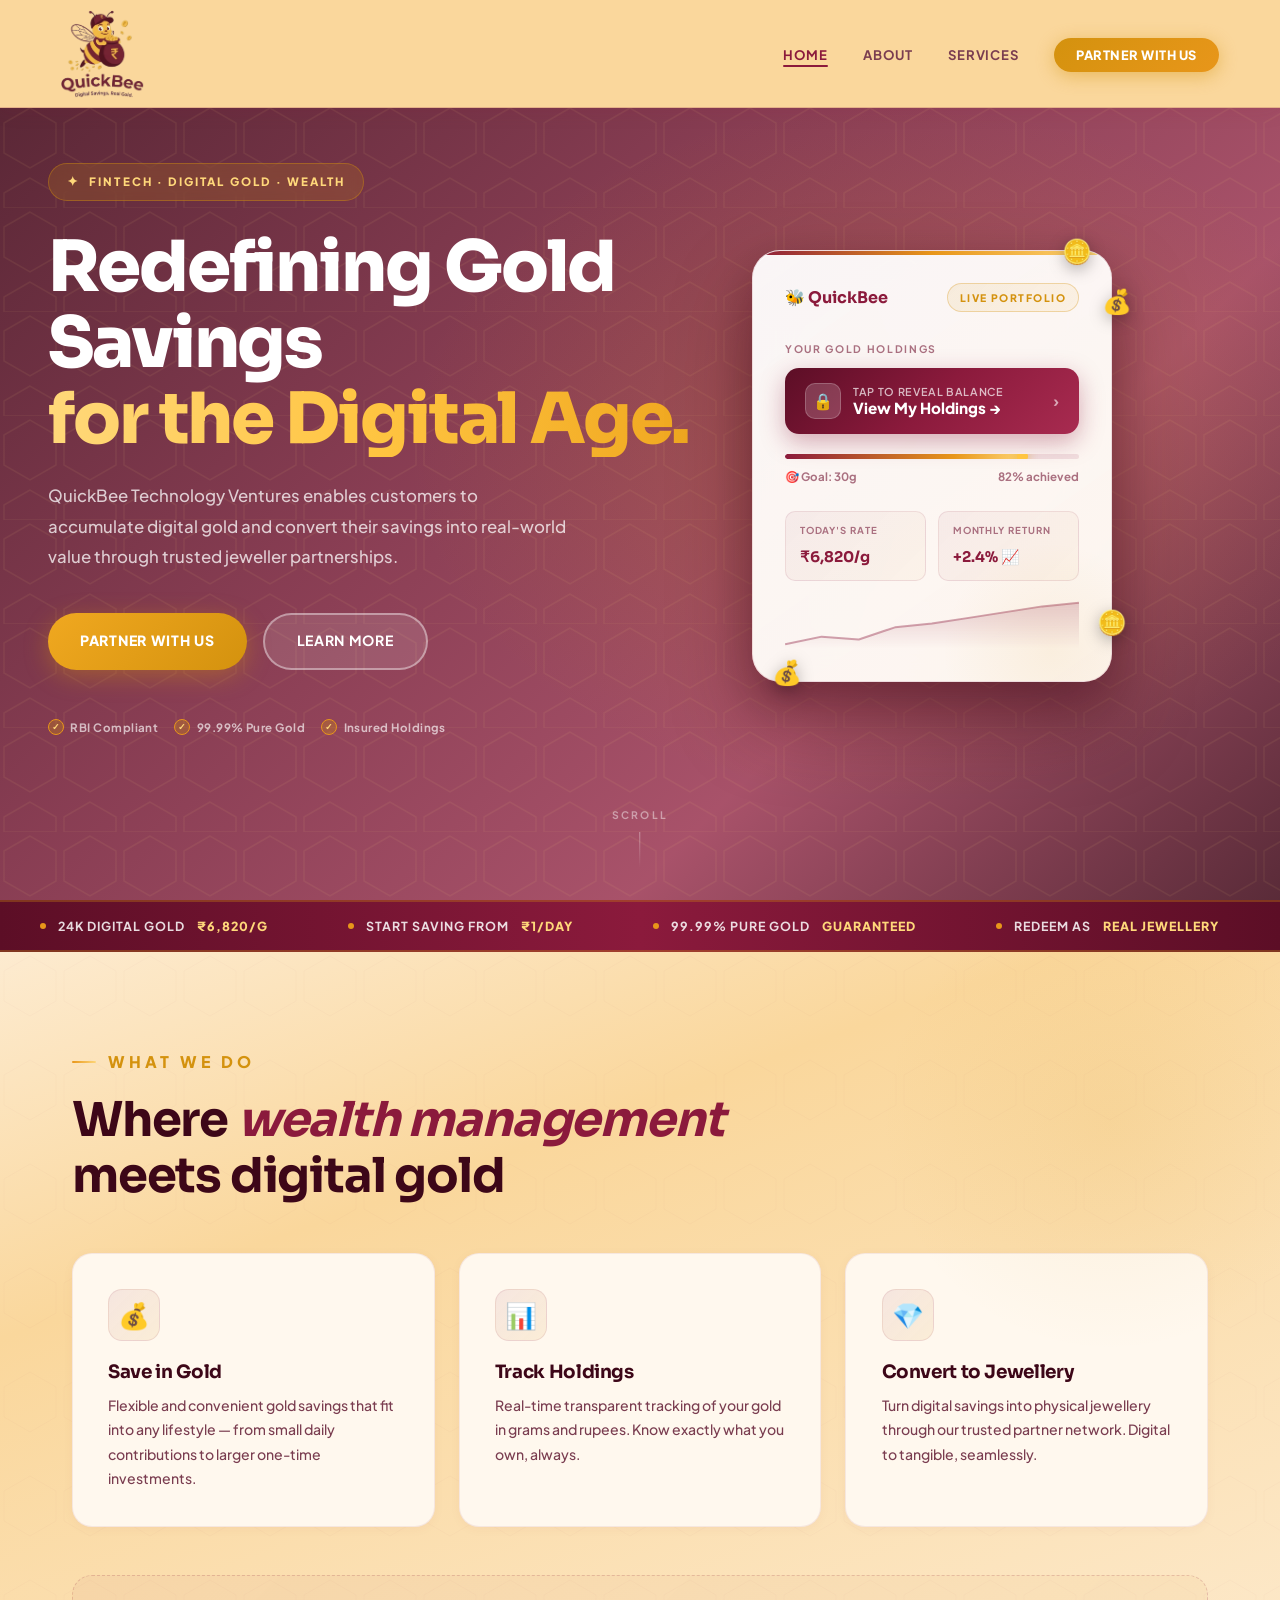
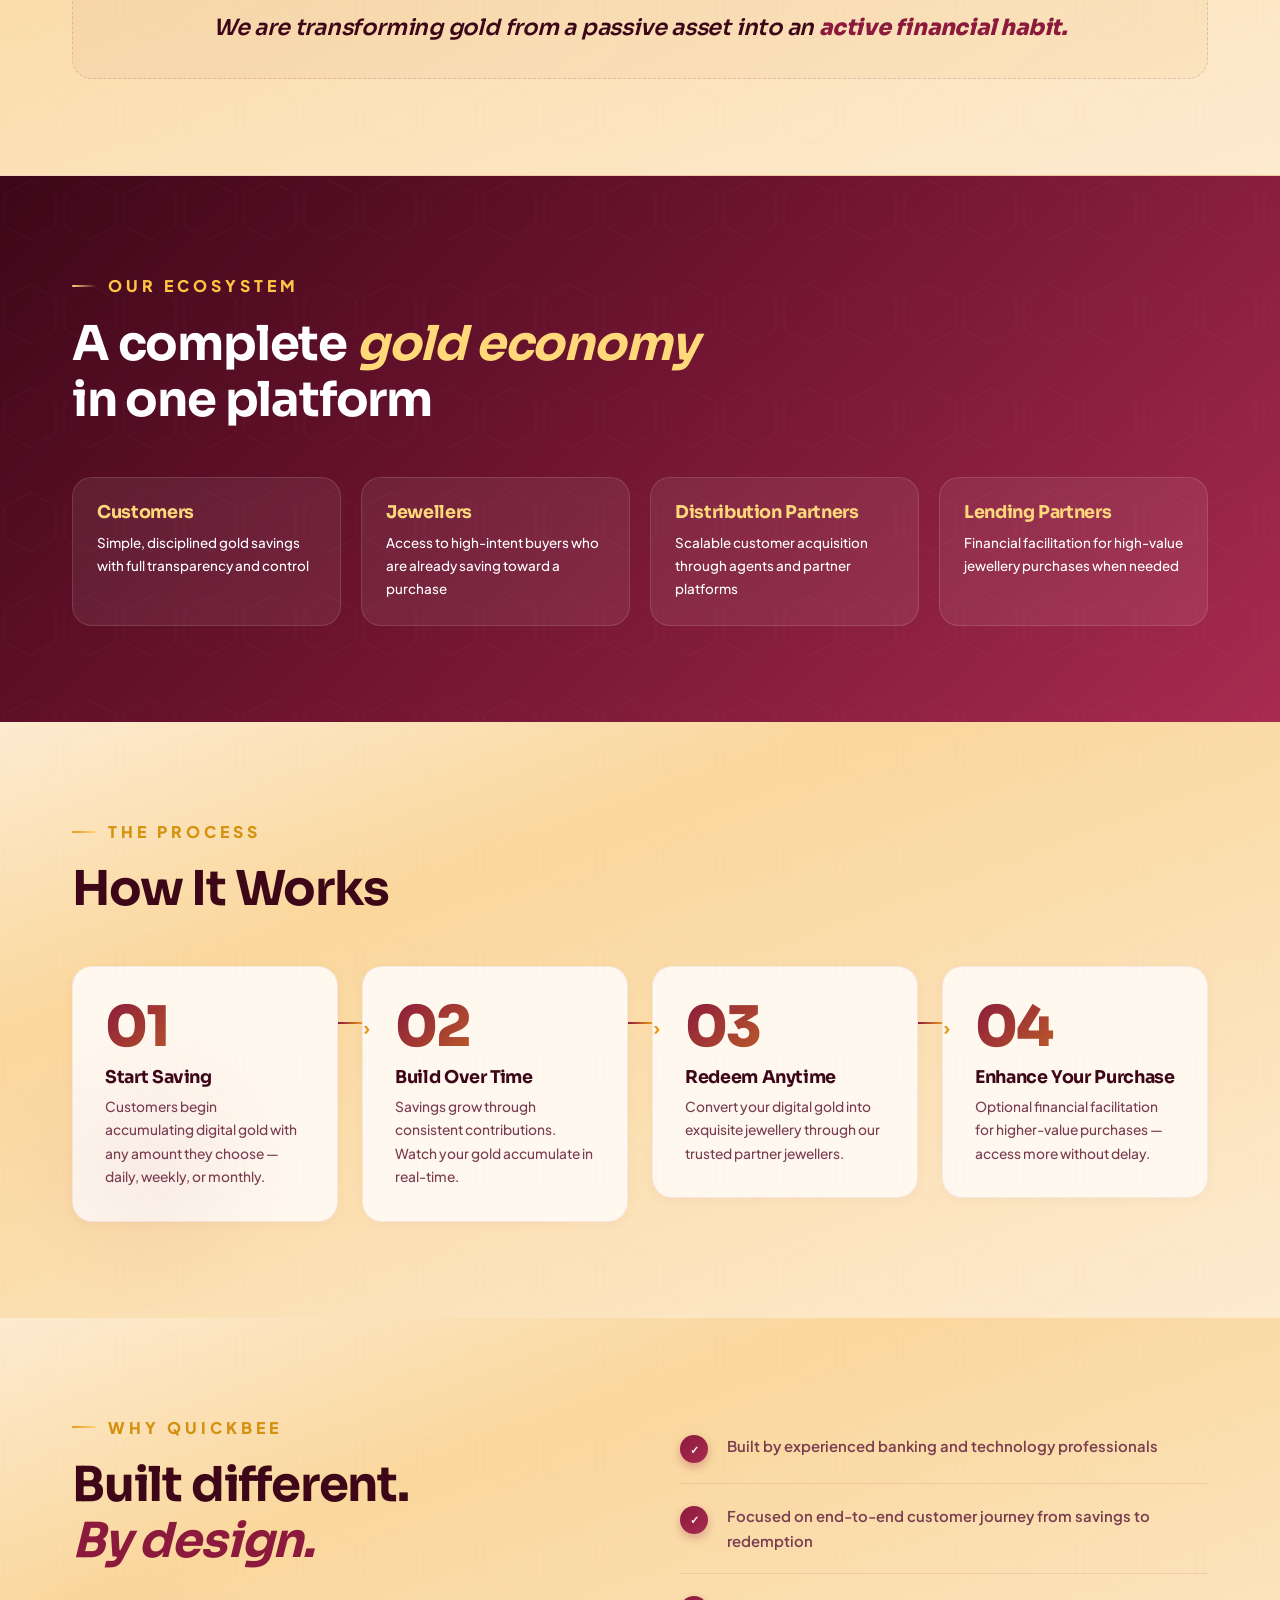
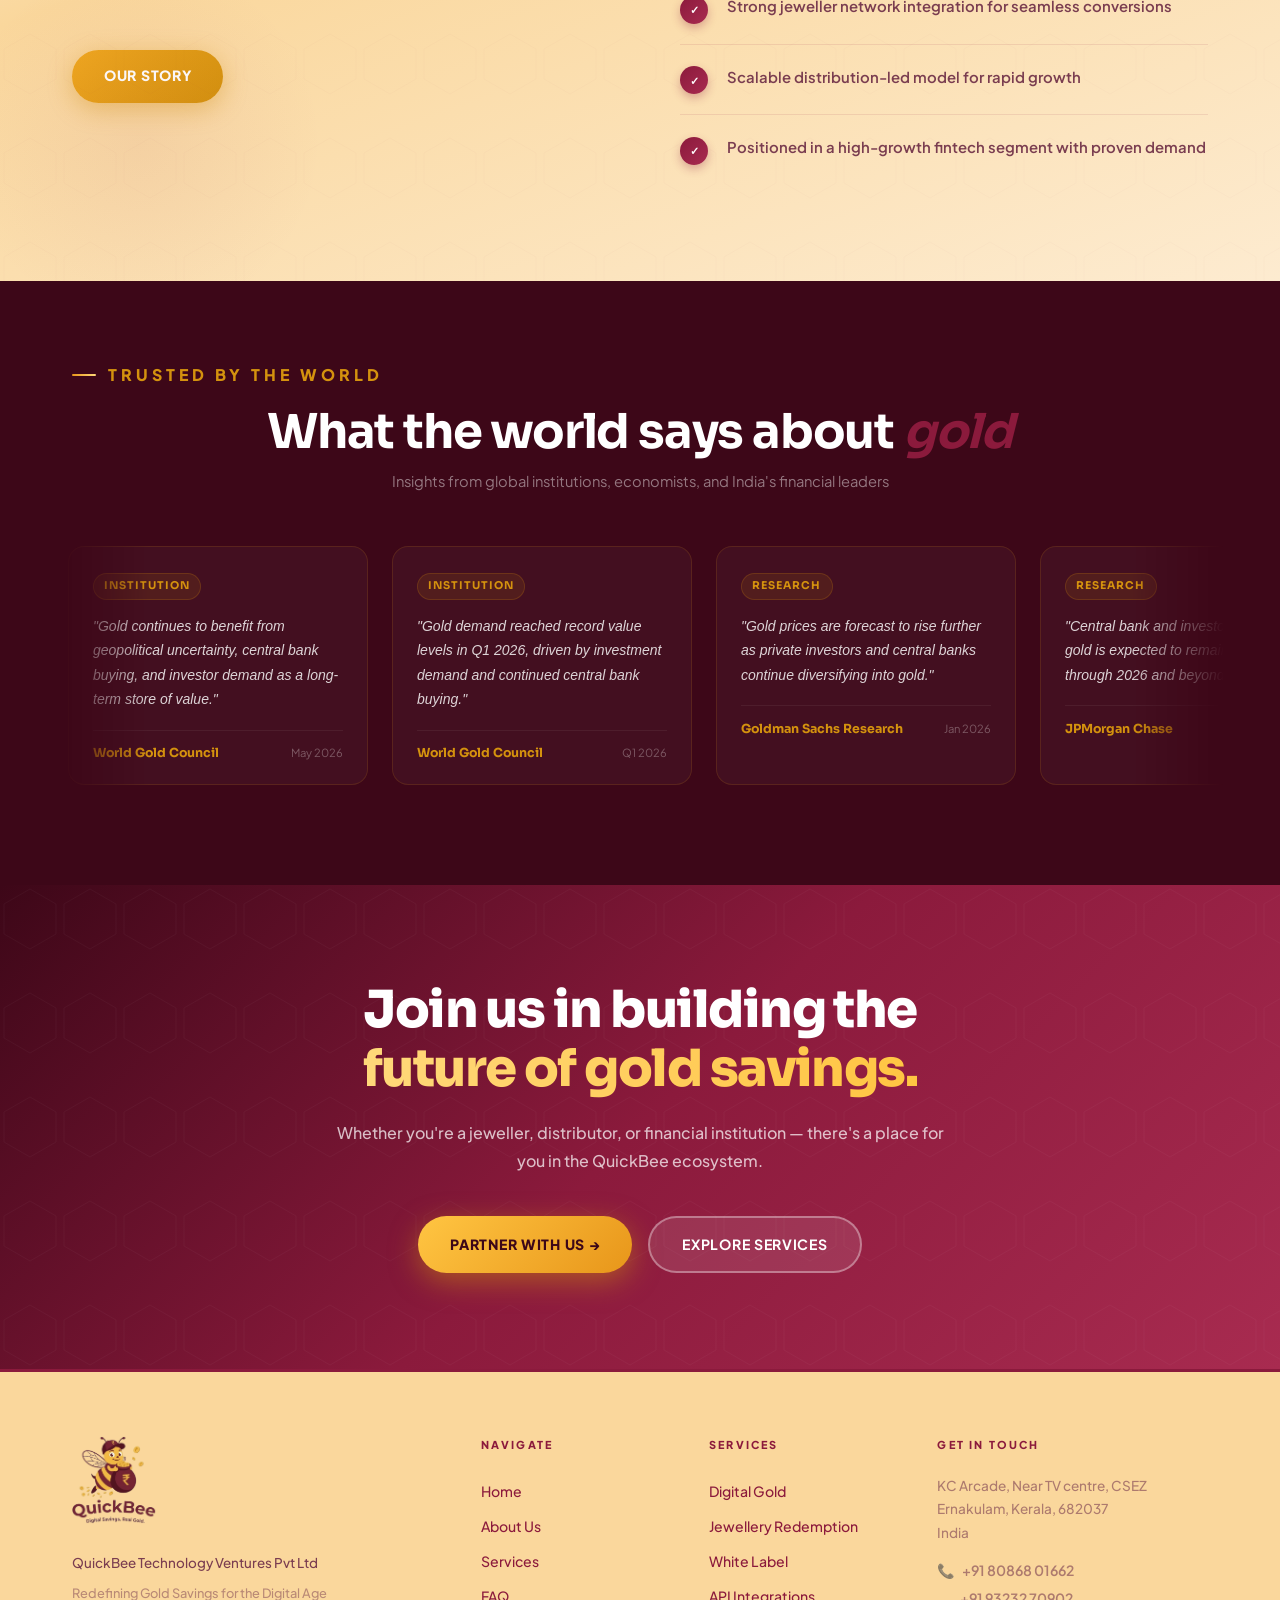
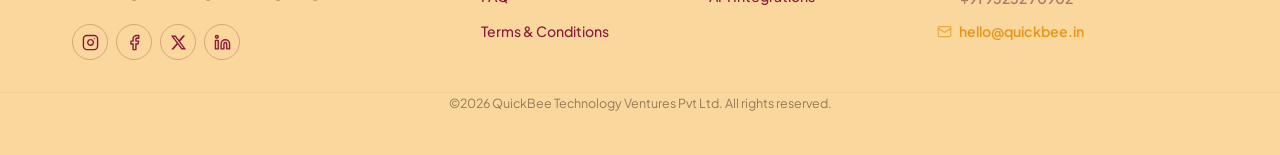
==== commit 4869f409: "Add files via upload" ====
--- a/index.html
+++ b/index.html
@@ -3,7 +3,7 @@
 <head>
   <meta charset="UTF-8" />
   <meta name="viewport" content="width=device-width, initial-scale=1.0" />
-  <title>Quickbee — Redefining Gold Savings</title>
+  <title>QuickBee — Redefining Gold Savings</title>
   <link rel="stylesheet" href="styles.css" />
   <link rel="preconnect" href="https://fonts.googleapis.com">
   <link rel="preconnect" href="https://fonts.gstatic.com" crossorigin>
@@ -14,7 +14,7 @@
 <!-- NAV -->
 <nav class="nav" id="nav">
   <a href="index.html" class="nav-logo">
-  <img src="logo.png" alt="Quickbee" class="nav-logo-img">
+  <img src="logo.png" alt="QuickBee" class="nav-logo-img">
 </a>
   <ul class="nav-links">
     <li><a href="index.html" class="active">Home</a></li>
@@ -41,7 +41,7 @@
       <em>for the Digital Age.</em>
     </h1>
     <p class="hero-sub reveal">
-      Quickbee Technology Ventures enables customers to accumulate digital gold and convert their savings into real-world value through trusted jeweller partnerships.
+      QuickBee Technology Ventures enables customers to accumulate digital gold and convert their savings into real-world value through trusted jeweller partnerships.
     </p>
     <div class="hero-ctas reveal">
       <a href="#contact" class="btn-gold">Partner with us</a>
@@ -77,7 +77,7 @@
     <span class="coin coin-4">💰</span>
     <div class="gold-card">
       <div class="gc-header">
-        <span class="gc-logo">🐝 Quickbee</span>
+        <span class="gc-logo">🐝 QuickBee</span>
         <span class="gc-tag">Live Portfolio</span>
       </div>
       <div class="gc-amount">
@@ -123,16 +123,16 @@
 
   <!-- LOGIN MODAL -->
   <div class="login-modal-overlay" id="loginModal" onclick="if(event.target===this) this.classList.remove('active')">
-    <div class="login-modal">
-      <button class="login-modal-close" onclick="document.getElementById('loginModal').classList.remove('active')">✕</button>
-      <div class="login-modal-icon">🐝</div>
-      <h3>Welcome Back!</h3>
-      <p>Please log in to your Quickbee account to view your gold holdings and savings progress.</p>
-      <button class="login-modal-btn">Login to Continue</button>
-      <p class="login-modal-sub">New here? <a href="#">Create a free account →</a></p>
-    </div>
-  </div>
-
+  <div class="login-modal">
+    <button class="login-modal-close" onclick="document.getElementById('loginModal').classList.remove('active')">✕</button>
+    <div class="login-modal-icon">🐝</div>
+    <h3>Welcome Back!</h3>
+    <p>Please log in to your QuickBee account to view your gold holdings and savings progress.</p>
+    <a href="https://YOUR-LOGIN-URL.com" target="_blank" rel="noopener" class="login-modal-btn" style="display:block; text-align:center; text-decoration:none;">
+      Login to Continue →
+    </a>
+  </div>
+</div>
   <div class="scroll-hint">
     <span>Scroll</span>
     <div class="scroll-line"></div>
@@ -221,33 +221,65 @@
     <h2 class="section-title reveal" style="color: #fff">
       A complete <em>gold economy</em><br/>in one platform
     </h2>
-    <div class="eco-grid">
-      <div class="eco-card reveal" style="--delay:0.05s">
-        <div class="eco-num">01</div>
-        <div class="eco-icon">👤</div>
-        <h3>Customers</h3>
-        <p>Simple, disciplined gold savings with full transparency and control</p>
-      </div>
-      <div class="eco-card reveal" style="--delay:0.15s">
-        <div class="eco-num">02</div>
-        <div class="eco-icon">💍</div>
-        <h3>Jewellers</h3>
-        <p>Access to high-intent buyers who are already saving toward a purchase</p>
-      </div>
-      <div class="eco-card reveal" style="--delay:0.25s">
-        <div class="eco-num">03</div>
-        <div class="eco-icon">🤝</div>
-        <h3>Distribution Partners</h3>
-        <p>Scalable customer acquisition through agents and partner platforms</p>
-      </div>
-      <div class="eco-card reveal" style="--delay:0.35s">
-        <div class="eco-num">04</div>
-        <div class="eco-icon">🏦</div>
-        <h3>Lending Partners</h3>
-        <p>Financial facilitation for high-value jewellery purchases when needed</p>
-      </div>
-    </div>
-  </div>
+<div class="eco-grid">
+
+  <!-- Customers -->
+  <div class="eco-card reveal" style="--delay:0.05s; padding:0; overflow:hidden;">
+    <img
+src="https://images.unsplash.com/photo-1554224155-6726b3ff858f?w=600&h=260&fit=crop&q=80"
+      alt="Customers"
+      style="width:100%;height:180px;object-fit:cover;display:block;"
+      onerror="this.style.display='none';"
+    />
+    <div style="padding:1.5rem;">
+      <h3>Customers</h3>
+      <p>Simple, disciplined gold savings with full transparency and control</p>
+    </div>
+  </div>
+
+  <!-- Jewellers -->
+  <div class="eco-card reveal" style="--delay:0.15s; padding:0; overflow:hidden;">
+    <img
+      src="https://images.unsplash.com/photo-1611591437281-460bfbe1220a?w=600&h=260&fit=crop&q=80"
+      alt="Jewellers"
+      style="width:100%;height:180px;object-fit:cover;display:block;"
+      onerror="this.style.display='none';"
+    />
+    <div style="padding:1.5rem;">
+      <h3>Jewellers</h3>
+      <p>Access to high-intent buyers who are already saving toward a purchase</p>
+    </div>
+  </div>
+
+  <!-- Distribution Partners -->
+  <div class="eco-card reveal" style="--delay:0.25s; padding:0; overflow:hidden;">
+    <img
+      src="https://images.unsplash.com/photo-1521791136064-7986c2920216?w=600&h=260&fit=crop&q=80"
+      alt="Distribution Partners"
+      style="width:100%;height:180px;object-fit:cover;display:block;"
+      onerror="this.style.display='none';"
+    />
+    <div style="padding:1.5rem;">
+      <h3>Distribution Partners</h3>
+      <p>Scalable customer acquisition through agents and partner platforms</p>
+    </div>
+  </div>
+
+  <!-- Lending Partners -->
+  <div class="eco-card reveal" style="--delay:0.35s; padding:0; overflow:hidden;">
+    <img
+      src="https://images.unsplash.com/photo-1579621970563-ebec7560ff3e?w=600&h=260&fit=crop&q=80"
+      alt="Lending Partners"
+      style="width:100%;height:180px;object-fit:cover;display:block;"
+      onerror="this.style.display='none';"
+    />
+    <div style="padding:1.5rem;">
+      <h3>Lending Partners</h3>
+      <p>Financial facilitation for high-value jewellery purchases when needed</p>
+    </div>
+  </div>
+
+</div>  </div>
 </section>
 
 <!-- HOW IT WORKS -->
@@ -295,7 +327,7 @@
 <section class="why-section section-pad">
   <div class="container why-container">
     <div class="why-left reveal">
-      <div class="section-label">Why Quickbee</div>
+      <div class="section-label">Why QuickBee</div>
       <h2 class="section-title">Built different.<br/><em>By design.</em></h2>
       <a href="about.html" class="btn-gold" style="margin-top:2rem; display:inline-block">Our Story</a>
     </div>
@@ -323,6 +355,167 @@
     </div>
   </div>
 </section>
+
+<!-- GOLD STATEMENTS / QUOTES -->
+<section class="quotes-section">
+
+  <!-- Header -->
+  <div class="container">
+    <div class="quotes-header">
+      <span class="section-label reveal">Trusted by the world</span>
+      <h2 class="section-title reveal" style="margin-top:0.75rem; margin-bottom:0.5rem;">What the world says about <em>gold</em></h2>
+      <p class="quotes-sub reveal">Insights from global institutions, economists, and India's financial leaders</p>
+    </div>
+  </div>
+
+  <!-- Row 1 — scrolls left (Institutions) -->
+  <div class="marquee-track">
+    <div class="marquee-inner marquee-left">
+      <div class="q-card"><div class="q-logo-row"><span class="q-tag">Institution</span></div><p>"Gold continues to benefit from geopolitical uncertainty, central bank buying, and investor demand as a long-term store of value."</p><div class="q-footer"><span class="q-source">World Gold Council</span><span class="q-date">May 2026</span></div></div>
+      <div class="q-card"><div class="q-logo-row"><span class="q-tag">Institution</span></div><p>"Gold demand reached record value levels in Q1 2026, driven by investment demand and continued central bank buying."</p><div class="q-footer"><span class="q-source">World Gold Council</span><span class="q-date">Q1 2026</span></div></div>
+      <div class="q-card"><div class="q-logo-row"><span class="q-tag">Research</span></div><p>"Gold prices are forecast to rise further as private investors and central banks continue diversifying into gold."</p><div class="q-footer"><span class="q-source">Goldman Sachs Research</span><span class="q-date">Jan 2026</span></div></div>
+      <div class="q-card"><div class="q-logo-row"><span class="q-tag">Research</span></div><p>"Central bank and investor demand for gold is expected to remain strong through 2026 and beyond."</p><div class="q-footer"><span class="q-source">JPMorgan Chase</span><span class="q-date">Global Research</span></div></div>
+      <div class="q-card"><div class="q-logo-row"><span class="q-tag">Research</span></div><p>"Gold remains one of the most attractive safe-haven assets during economic and market uncertainty."</p><div class="q-footer"><span class="q-source">Goldman Sachs</span><span class="q-date">Commodities 2026</span></div></div>
+      <div class="q-card"><div class="q-logo-row"><span class="q-tag">Institution</span></div><p>"Gold could perform strongly in periods of slower growth, falling interest rates, and rising global risks."</p><div class="q-footer"><span class="q-source">World Gold Council</span><span class="q-date">Outlook 2026</span></div></div>
+      <!-- thought leaders -->
+      <div class="q-card q-card-leader"><div class="q-logo-row"><span class="q-tag q-tag-leader">Thought Leader</span></div><p>"Gold is money. Everything else is credit."</p><div class="q-footer"><span class="q-source">J.P. Morgan</span><span class="q-date">Banker &amp; Financier</span></div></div>
+      <div class="q-card q-card-leader"><div class="q-logo-row"><span class="q-tag q-tag-leader">Thought Leader</span></div><p>"Gold is a way of going long on fear."</p><div class="q-footer"><span class="q-source">Warren Buffett</span><span class="q-date">Berkshire Hathaway</span></div></div>
+      <div class="q-card q-card-leader"><div class="q-logo-row"><span class="q-tag q-tag-leader">Thought Leader</span></div><p>"In times of uncertainty, investors have always turned to gold."</p><div class="q-footer"><span class="q-source">Ray Dalio</span><span class="q-date">Bridgewater Associates</span></div></div>
+      <div class="q-card q-card-leader"><div class="q-logo-row"><span class="q-tag q-tag-leader">Thought Leader</span></div><p>"If you don't own gold, you know neither history nor economics."</p><div class="q-footer"><span class="q-source">Ray Dalio</span><span class="q-date">Bridgewater Associates</span></div></div>
+      <div class="q-card q-card-leader"><div class="q-logo-row"><span class="q-tag q-tag-leader">India</span></div><p>"Gold has always been an important financial asset for Indian households."</p><div class="q-footer"><span class="q-source">Nirmala Sitharaman</span><span class="q-date">Finance Minister, India</span></div></div>
+      <div class="q-card q-card-leader"><div class="q-logo-row"><span class="q-tag q-tag-leader">India</span></div><p>"Indian families consider gold both an investment and a symbol of financial security."</p><div class="q-footer"><span class="q-source">Shaktikanta Das</span><span class="q-date">Former RBI Governor</span></div></div>
+      <div class="q-card q-card-leader"><div class="q-logo-row"><span class="q-tag q-tag-leader">India</span></div><p>"Digital gold is making gold investment more accessible to younger Indians."</p><div class="q-footer"><span class="q-source">Nithin Kamath</span><span class="q-date">Zerodha</span></div></div>
+      <div class="q-card q-card-leader"><div class="q-logo-row"><span class="q-tag q-tag-leader">India</span></div><p>"Gold remains one of the most trusted assets across generations in India."</p><div class="q-footer"><span class="q-source">Uday Kotak</span><span class="q-date">Kotak Mahindra Bank</span></div></div>
+      <div class="q-card q-card-leader"><div class="q-logo-row"><span class="q-tag q-tag-leader">India</span></div><p>"For centuries, gold has been a trusted store of value for Indian households."</p><div class="q-footer"><span class="q-source">Reserve Bank of India</span><span class="q-date">Central Bank</span></div></div>
+    </div>
+  </div>
+
+</section>
+
+<style>
+.quotes-section {
+  padding: 5rem 0 5.5rem;
+  background: var(--maroon-deep, #1a0a0a);
+  overflow: hidden;
+  position: relative;
+}
+
+.quotes-header {
+  text-align: center;
+  margin-bottom: 2.5rem;
+}
+.quotes-header .section-title {
+  color: #fff;
+}
+.quotes-sub {
+  font-size: 0.92rem;
+  color: rgba(255,255,255,0.45);
+  margin-top: 0.5rem;
+  font-weight: 400;
+}
+.marquee-track {
+  overflow: hidden;
+  padding: 0.75rem 0;
+  margin: 0 3.5rem;
+  border-radius: 12px;
+  -webkit-mask-image: linear-gradient(90deg, transparent 0%, black 8%, black 92%, transparent 100%);
+  mask-image: linear-gradient(90deg, transparent 0%, black 8%, black 92%, transparent 100%);
+}
+.marquee-inner {
+  display: flex;
+  gap: 1.5rem;
+  width: max-content;
+  padding: 0 0.75rem;
+}
+.marquee-left  { animation: scrollLeft  90s linear infinite; }
+.marquee-right { animation: scrollRight 55s linear infinite; }
+.marquee-inner:hover { animation-play-state: paused; }
+@keyframes scrollLeft  { from { transform: translateX(0); }    to { transform: translateX(-50%); } }
+@keyframes scrollRight { from { transform: translateX(-50%); } to { transform: translateX(0); } }
+
+/* Card base */
+.q-card {
+  flex-shrink: 0;
+  width: 300px;
+  background: rgba(255,255,255,0.035);
+  border: 1px solid rgba(212,146,14,0.15);
+  border-radius: 16px;
+  padding: 1.4rem 1.5rem 1.2rem;
+  position: relative;
+  transition: border-color 0.2s, background 0.2s;
+  cursor: default;
+}
+.q-card:hover {
+  background: rgba(255,255,255,0.055);
+  border-color: rgba(212,146,14,0.35);
+}
+
+/* Tag row */
+.q-logo-row { margin-bottom: 0.9rem; }
+.q-tag {
+  display: inline-block;
+  font-size: 0.67rem;
+  font-weight: 700;
+  letter-spacing: 0.09em;
+  text-transform: uppercase;
+  font-family: 'Sora', sans-serif;
+  color: var(--gold, #D4920E);
+  background: rgba(212,146,14,0.1);
+  border: 1px solid rgba(212,146,14,0.2);
+  border-radius: 20px;
+  padding: 0.2rem 0.65rem;
+}
+.q-tag-leader {
+  color: rgba(255,255,255,0.7);
+  background: rgba(255,255,255,0.06);
+  border-color: rgba(255,255,255,0.1);
+}
+
+/* Quote text */
+.q-card p {
+  font-size: 0.875rem;
+  line-height: 1.75;
+  color: rgba(255,255,255,0.82);
+  margin: 0 0 1.1rem;
+  font-style: italic;
+}
+
+/* Footer */
+.q-footer {
+  display: flex;
+  align-items: baseline;
+  justify-content: space-between;
+  gap: 0.5rem;
+  border-top: 1px solid rgba(255,255,255,0.06);
+  padding-top: 0.8rem;
+}
+.q-source {
+  font-size: 0.78rem;
+  font-weight: 700;
+  color: var(--gold, #D4920E);
+  font-family: 'Sora', sans-serif;
+  white-space: nowrap;
+  overflow: hidden;
+  text-overflow: ellipsis;
+}
+.q-date {
+  font-size: 0.7rem;
+  color: rgba(255,255,255,0.3);
+  white-space: nowrap;
+  flex-shrink: 0;
+}
+
+/* Leader variant */
+.q-card-leader {
+  background: rgba(212,146,14,0.04);
+  border-color: rgba(255,255,255,0.08);
+}
+.q-card-leader:hover {
+  background: rgba(212,146,14,0.08);
+  border-color: rgba(212,146,14,0.2);
+}
+.q-card-leader .q-source { color: rgba(255,255,255,0.75); }
+</style>
 
 <!-- CTA BANNER -->
 <!-- TESTIMONIALS -->
@@ -376,12 +569,12 @@
   </div>
   <div class="container cta-content">
     <h2 class="reveal">Join us in building the<br/><em>future of gold savings.</em></h2>
-    <p class="reveal">Whether you're a jeweller, distributor, or financial institution — there's a place for you in the Quickbee ecosystem.</p>
+    <p class="reveal">Whether you're a jeweller, distributor, or financial institution — there's a place for you in the QuickBee ecosystem.</p>
     <div class="cta-actions reveal">
 <a
   class="btn-gold"
   target="_self"
-  href="mailto:hello@quickbee.in?subject=Partnership%20Enquiry%20-%20Quickbee&body=Hi%20Quickbee%20Team%2C%0A%0AI%20am%20interested%20in%20partnering%20with%20Quickbee.%0A%0AName%3A%20%0AOrganisation%3A%20%0APhone%3A%20%0AType%20of%20Partnership%3A%20%0A%0AThank%20you."
+  href="#contact"
 >
   Partner With Us →
 </a>      <a href="services.html" class="btn-outline-light">Explore Services</a>
@@ -396,7 +589,7 @@
        <a href="index.html" class="nav-logo">
   <img src="logo.png" alt="Quickbee" class="nav-logo-img">
 </a>
-      <p>Quickbee Technology Ventures Pvt Ltd</p>
+      <p>QuickBee Technology Ventures Pvt Ltd</p>
       <p style="margin-top:0.5rem; font-size:0.8rem; opacity:0.5">Redefining Gold Savings for the Digital Age</p>
       <div class="footer-social">
         <a href="" target="_blank" rel="noopener" aria-label="Instagram">
@@ -419,6 +612,7 @@
       <a href="index.html">Home</a>
       <a href="about.html">About Us</a>
       <a href="services.html">Services</a>
+	  <a href="faq.html">FAQ</a>
       <a href="terms.html">Terms &amp; Conditions</a>
       <!-- <a href="team.html">Team</a> -->
     </div>
@@ -429,22 +623,289 @@
       <a href="services.html">White Label</a>
       <a href="services.html">API Integrations</a>
     </div>
-    <div class="footer-contact">
-      <h4>Get In Touch</h4>
-	        <p style="margin-top:1rem; font-size:0.85rem; opacity:0.6">KC Arcade, Near TV centre, CSEZ
-Ernakulam, Kerala, 682037
-India
-</p>
-<p style="margin-top:1rem; font-size:0.85rem; opacity:0.6">Phone:+918086801662, <br>
-        +919323270902
-
-</p>
-      <a href="mailto:hello@quickbee.in">hello@quickbee.in</a>
-      <p style="margin-top:1rem; font-size:0.85rem; opacity:0.6">©2026 Quickbee Technology Ventures Pvt Ltd. All rights reserved.</p>
-    </div>
+   <div class="footer-contact">
+  <h4>Get In Touch</h4>
+  <p style="margin-top:1rem; font-size:0.85rem; opacity:0.6; line-height:1.7;">
+    KC Arcade, Near TV centre, CSEZ<br>
+    Ernakulam, Kerala, 682037<br>
+    India
+  </p>
+  <p style="margin-top:0.75rem; font-size:0.85rem; opacity:0.6; line-height:2;">
+    <a href="tel:+918086801662" style="color:inherit; text-decoration:none; display:flex; align-items:center; gap:0.4rem;">
+      <span>📞</span> +91 80868 01662
+    </a>
+    <a href="tel:+919323270902" style="color:inherit; text-decoration:none; display:flex; align-items:center; gap:0.4rem; padding-left:1.4rem;">
+      +91 93232 70902
+    </a>
+  </p>
+  <p style="margin-top:0.5rem; font-size:0.85rem;">
+   <a href="mailto:hello@quickbee.in" style="display:flex; align-items:center; gap:0.4rem;">
+  <svg xmlns="http://www.w3.org/2000/svg" width="15" height="15" viewBox="0 0 24 24" fill="none" stroke="currentColor" stroke-width="2" stroke-linecap="round" stroke-linejoin="round" style="flex-shrink:0; opacity:0.7;">
+    <rect x="2" y="4" width="20" height="16" rx="2"/>
+    <path d="m22 7-8.97 5.7a1.94 1.94 0 0 1-2.06 0L2 7"/>
+  </svg>
+  hello@quickbee.in
+</a>
+  </p>
+ 
+</div>
+  </div>
+    <div class="footer-bottom">
+    ©2026 QuickBee Technology Ventures Pvt Ltd. All rights reserved.
   </div>
 </footer>
 
 <script src="main.js"></script>
+<!--
+  ╔══════════════════════════════════════════════════════╗
+  ║  QUICKBEE — PARTNER WITH US POPUP                   ║
+  ║  Paste this entire block before </body> in          ║
+  ║  index.html, about.html, services.html, team.html   ║
+  ╚══════════════════════════════════════════════════════╝
+-->
+
+<!-- ── MODAL ─────────────────────────────────────────── -->
+<div id="partnerModal" class="pm-overlay" role="dialog" aria-modal="true" aria-labelledby="pmTitle">
+  <div class="pm-backdrop" id="pmBackdrop"></div>
+  <div class="pm-modal">
+    <div class="pm-bar"></div>
+    <button class="pm-close" id="pmClose" aria-label="Close">✕</button>
+
+    <div class="pm-header">
+      <div class="pm-icon">🤝</div>
+      <div>
+        <h2 id="pmTitle">Partner With Us</h2>
+        <p>Join the QuickBee ecosystem — let's grow together</p>
+      </div>
+    </div>
+
+    <!-- Form -->
+    <form id="partnerForm" enctype="multipart/form-data" novalidate>
+      <div class="pm-row">
+        <div class="pm-field">
+          <label for="pmName">Full Name <span class="req">*</span></label>
+          <input type="text" id="pmName" name="name" placeholder="Your full name" autocomplete="name" />
+          <span class="pm-err" id="errName"></span>
+        </div>
+        <div class="pm-field">
+          <label for="pmOrg">Organization <span class="req">*</span></label>
+          <input type="text" id="pmOrg" name="org" placeholder="Company / shop name" />
+          <span class="pm-err" id="errOrg"></span>
+        </div>
+      </div>
+
+      <div class="pm-row">
+        <div class="pm-field">
+          <label for="pmEmail">Email Address <span class="req">*</span></label>
+          <input type="email" id="pmEmail" name="email" placeholder="you@example.com" autocomplete="email" />
+          <span class="pm-err" id="errEmail"></span>
+        </div>
+        <div class="pm-field">
+          <label for="pmPhone">Phone Number <span class="req">*</span></label>
+          <input type="tel" id="pmPhone" name="phone" placeholder="+91 98765 43210" autocomplete="tel" />
+          <span class="pm-err" id="errPhone"></span>
+        </div>
+      </div>
+
+      <div class="pm-field">
+        <label for="pmType">Type of Partnership <span class="req">*</span></label>
+        <div class="pm-select-wrap">
+          <select id="pmType" name="type">
+            <option value="">— Select a partnership type —</option>
+            <option value="Jeweller Partner">Jeweller Partner</option>
+            <option value="Distribution Partner">Distribution Partner</option>
+            <option value="Lending Partner">Lending Partner</option>
+            <option value="Technology Partner">Technology Partner</option>
+            <option value="Other">Other</option>
+          </select>
+          <span class="pm-arrow">▾</span>
+        </div>
+        <span class="pm-err" id="errType"></span>
+      </div>
+
+      <div class="pm-field">
+        <label>Upload Document <span class="pm-opt">(optional · PDF / JPG / PNG · max 5 MB)</span></label>
+        <label class="pm-upload" id="pmUploadLabel" for="pmDoc">
+          <span>📎</span>
+          <span id="pmFileName">Click to choose file or drag &amp; drop</span>
+          <input type="file" id="pmDoc" name="document" accept=".pdf,.jpg,.jpeg,.png" />
+        </label>
+        <span class="pm-err" id="errDoc"></span>
+      </div>
+
+      <div class="pm-field">
+        <label for="pmMsg">Message <span class="req">*</span></label>
+        <textarea id="pmMsg" name="message" rows="4" placeholder="Tell us about yourself and how you'd like to partner with QuickBee…"></textarea>
+        <div class="pm-char-row">
+          <span class="pm-err" id="errMsg"></span>
+          <span id="pmCharCount" class="pm-count">0 / 1000</span>
+        </div>
+      </div>
+
+      <button type="submit" class="pm-submit" id="pmSubmit">
+        <span id="pmBtnText">Send Partnership Request</span>
+        <span id="pmSpinner" class="pm-spinner" style="display:none;"></span>
+      </button>
+    </form>
+
+    <!-- Success -->
+    <div class="pm-success" id="pmSuccess" style="display:none;">
+      <div class="pm-tick">✓</div>
+      <h3>Request Sent!</h3>
+      <p>Thank you for reaching out. Our team will get back to you within <strong>1–2 business days</strong>.</p>
+      <button class="pm-submit" onclick="closePartnerModal()">Close</button>
+    </div>
+
+    <!-- Server error -->
+    <div class="pm-server-err" id="pmServerErr" style="display:none;"></div>
+  </div>
+</div>
+
+<!-- ── STYLES ─────────────────────────────────────────── -->
+
+<!-- ── SCRIPT ─────────────────────────────────────────── -->
+<script>
+(function(){
+  const modal    = document.getElementById('partnerModal');
+  const form     = document.getElementById('partnerForm');
+  const backdrop = document.getElementById('pmBackdrop');
+  const closeBtn = document.getElementById('pmClose');
+  const fileInput= document.getElementById('pmDoc');
+  const fileName = document.getElementById('pmFileName');
+  const msgArea  = document.getElementById('pmMsg');
+  const charCount= document.getElementById('pmCharCount');
+  const btnText  = document.getElementById('pmBtnText');
+  const spinner  = document.getElementById('pmSpinner');
+  const submitBtn= document.getElementById('pmSubmit');
+  const success  = document.getElementById('pmSuccess');
+  const serverErr= document.getElementById('pmServerErr');
+
+  /* ── Open ── */
+  function openPartnerModal(e){
+    if(e) e.preventDefault();
+    modal.classList.add('active');
+    document.body.style.overflow='hidden';
+    form.style.display='';
+    success.style.display='none';
+    serverErr.style.display='none';
+    form.reset();
+    fileName.textContent='Click to choose file or drag & drop';
+    charCount.textContent='0 / 1000';
+    clearAll();
+  }
+  window.openPartnerModal = openPartnerModal;
+
+  /* ── Close ── */
+  function closePartnerModal(){
+    modal.classList.remove('active');
+    document.body.style.overflow='';
+  }
+  window.closePartnerModal = closePartnerModal;
+
+  /* Bind all "Partner With Us" links */
+ document.querySelectorAll('a.nav-cta, a[href="#contact"]').forEach(el=>{
+    el.addEventListener('click', openPartnerModal);
+  });
+  backdrop.addEventListener('click', closePartnerModal);
+  closeBtn.addEventListener('click', closePartnerModal);
+  document.addEventListener('keydown', e=>{
+    if(e.key==='Escape' && modal.classList.contains('active')) closePartnerModal();
+  });
+
+  /* ── Char counter ── */
+  msgArea.addEventListener('input',()=>{
+    const n=msgArea.value.length;
+    charCount.textContent=n+' / 1000';
+    charCount.style.color=n>900?'#e53935':'#AA7080';
+  });
+
+  /* ── File picker ── */
+  fileInput.addEventListener('change',()=>{
+    const f=fileInput.files[0];
+    if(!f){ fileName.textContent='Click to choose file or drag & drop'; return; }
+    if(f.size>5*1024*1024){
+      showErr('errDoc','File must be under 5 MB');
+      fileInput.value='';
+      fileName.textContent='Click to choose file or drag & drop';
+      return;
+    }
+    clearErr('errDoc');
+    fileName.textContent=f.name;
+  });
+
+  const uploadLabel=document.getElementById('pmUploadLabel');
+  uploadLabel.addEventListener('dragover',e=>{ e.preventDefault(); uploadLabel.style.borderColor='#8B1A3C'; });
+  uploadLabel.addEventListener('dragleave',()=>{ uploadLabel.style.borderColor=''; });
+  uploadLabel.addEventListener('drop',e=>{
+    e.preventDefault(); uploadLabel.style.borderColor='';
+    if(e.dataTransfer.files[0]){ fileInput.files=e.dataTransfer.files; fileInput.dispatchEvent(new Event('change')); }
+  });
+
+  /* ── Validation helpers ── */
+  function showErr(id,msg){
+    const el=document.getElementById(id); if(!el) return;
+    el.textContent=msg;
+    el.closest('.pm-field')?.querySelector('input,select,textarea')?.classList.add('err');
+  }
+  function clearErr(id){
+    const el=document.getElementById(id); if(!el) return;
+    el.textContent='';
+    el.closest('.pm-field')?.querySelector('input,select,textarea')?.classList.remove('err');
+  }
+  function clearAll(){ ['errName','errOrg','errEmail','errPhone','errType','errDoc','errMsg'].forEach(clearErr); }
+
+  /* Live clear on input */
+  [{id:'pmName',err:'errName'},{id:'pmOrg',err:'errOrg'},{id:'pmEmail',err:'errEmail'},
+   {id:'pmPhone',err:'errPhone'},{id:'pmType',err:'errType'},{id:'pmMsg',err:'errMsg'}
+  ].forEach(({id,err})=>{
+    document.getElementById(id)?.addEventListener('input',()=>clearErr(err));
+  });
+
+  function validate(){
+    clearAll(); let ok=true;
+    const v=id=>document.getElementById(id).value.trim();
+    if(v('pmName').length<2)                              { showErr('errName','Please enter your full name'); ok=false; }
+    if(v('pmOrg').length<2)                               { showErr('errOrg','Please enter your organization'); ok=false; }
+    if(!/^[^\s@]+@[^\s@]+\.[^\s@]+$/.test(v('pmEmail'))) { showErr('errEmail','Please enter a valid email address'); ok=false; }
+    if(!/^[+\d\s\-()\[\]]{7,20}$/.test(v('pmPhone')))    { showErr('errPhone','Please enter a valid phone number'); ok=false; }
+    if(!v('pmType'))                                       { showErr('errType','Please select a partnership type'); ok=false; }
+    if(v('pmMsg').length<20)                               { showErr('errMsg','Please write at least 20 characters'); ok=false; }
+    if(v('pmMsg').length>1000)                             { showErr('errMsg','Message must be under 1000 characters'); ok=false; }
+    return ok;
+  }
+
+  /* ── Submit → PHP ── */
+  form.addEventListener('submit', async function(e){
+    e.preventDefault();
+    if(!validate()) return;
+
+    btnText.style.display='none';
+    spinner.style.display='';
+    submitBtn.disabled=true;
+    serverErr.style.display='none';
+
+    try {
+      const res  = await fetch('send_partner.php',{ method:'POST', body: new FormData(form) });
+      const json = await res.json();
+      if(json.success){
+        form.style.display='none';
+        success.style.display='';
+      } else {
+        const msg = json.errors ? json.errors.join('<br>') : (json.error||'Something went wrong. Please try again.');
+        serverErr.innerHTML='⚠️ '+msg;
+        serverErr.style.display='';
+      }
+    } catch(err){
+      serverErr.textContent='⚠️ Network error — please check your connection and try again.';
+      serverErr.style.display='';
+    } finally {
+      btnText.style.display='';
+      spinner.style.display='none';
+      submitBtn.disabled=false;
+    }
+  });
+
+})();
+</script>
 </body>
 </html>
--- a/styles.css
+++ b/styles.css
@@ -304,7 +304,7 @@
   font-weight: 800;
   letter-spacing: 0.25em;
   text-transform: uppercase;
-  color: var(--gold-warm);
+  color: var(--gold);
   margin-bottom: 1rem;
   display: flex;
   align-items: center;
@@ -1131,7 +1131,7 @@
   opacity: 0.04;
 }
 
-.ecosystem .section-label { color: var(--gold-pale); }
+.ecosystem .section-label { color: var(--gold-honey); }
 .ecosystem .section-label::before { background: linear-gradient(90deg, var(--gold-pale), transparent); }
 .ecosystem .section-title { color: #fff; }
 
@@ -2100,3 +2100,63 @@
   .eco-card { padding: 1.5rem 1rem; }
   .team-card { padding: 1.5rem 1rem; }
 }
+.pm-overlay{display:none;position:fixed;inset:0;z-index:9000;align-items:center;justify-content:center;padding:1rem;}
+.pm-overlay.active{display:flex;}
+.pm-backdrop{position:absolute;inset:0;background:rgba(30,8,8,.75);backdrop-filter:blur(6px);-webkit-backdrop-filter:blur(6px);animation:pmFade .25s ease;}
+.pm-modal{position:relative;background:#fff;border-radius:20px;width:100%;max-width:620px;max-height:92vh;overflow-y:auto;box-shadow:0 40px 90px rgba(30,8,8,.4),0 0 0 1px rgba(139,26,60,.1);animation:pmUp .35s cubic-bezier(.22,.61,.36,1);scrollbar-width:thin;scrollbar-color:rgba(139,26,60,.2) transparent;}
+.pm-modal::-webkit-scrollbar{width:4px;}.pm-modal::-webkit-scrollbar-thumb{background:rgba(139,26,60,.2);border-radius:4px;}
+.pm-bar{position:sticky;top:0;height:4px;background:linear-gradient(90deg,#8B1A3C,#D4920E,#FFD87A);border-radius:20px 20px 0 0;z-index:2;}
+.pm-close{position:absolute;top:1rem;right:1rem;z-index:10;background:rgba(139,26,60,.07);border:none;width:32px;height:32px;border-radius:50%;display:flex;align-items:center;justify-content:center;cursor:pointer;font-size:.8rem;color:#7A3D50;transition:background .2s,color .2s;}
+.pm-close:hover{background:rgba(139,26,60,.16);color:#8B1A3C;}
+.pm-header{display:flex;align-items:center;gap:1rem;padding:1.75rem 2rem 1.25rem;}
+.pm-icon{width:52px;height:52px;background:linear-gradient(135deg,rgba(139,26,60,.09),rgba(212,146,14,.1));border-radius:14px;border:1.5px solid rgba(139,26,60,.12);display:flex;align-items:center;justify-content:center;font-size:1.5rem;flex-shrink:0;}
+.pm-header h2{font-family:'Sora',sans-serif;font-size:1.4rem;font-weight:700;color:#3D0718;margin:0 0 .2rem;letter-spacing:-.02em;}
+.pm-header p{font-size:.84rem;color:#7A3D50;margin:0;font-weight:500;}
+#partnerForm{padding:0 2rem 2rem;}
+.pm-row{display:grid;grid-template-columns:1fr 1fr;gap:1rem;}
+.pm-field{display:flex;flex-direction:column;gap:.4rem;margin-bottom:1rem;}
+.pm-field label{font-size:.75rem;font-weight:700;color:#4A1525;letter-spacing:.05em;text-transform:uppercase;}
+.req{color:#8B1A3C;}.pm-opt{text-transform:none;font-weight:500;color:#AA7080;letter-spacing:0;}
+.pm-field input,.pm-field textarea,.pm-field select{font-family:inherit;font-size:.9rem;font-weight:500;color:#1E0808;background:#FFFAF5;border:1.5px solid rgba(139,26,60,.15);border-radius:10px;padding:.7rem .9rem;outline:none;transition:border-color .2s,box-shadow .2s;width:100%;box-sizing:border-box;}
+.pm-field input::placeholder,.pm-field textarea::placeholder{color:#AA7080;}
+.pm-field input:focus,.pm-field textarea:focus,.pm-field select:focus{border-color:#8B1A3C;box-shadow:0 0 0 3px rgba(139,26,60,.1);background:#fff;}
+.pm-field input.err,.pm-field textarea.err,.pm-field select.err{border-color:#e53935;box-shadow:0 0 0 3px rgba(229,57,53,.1);}
+.pm-field textarea{resize:vertical;min-height:100px;}
+.pm-select-wrap{position:relative;}
+.pm-select-wrap select{appearance:none;padding-right:2.5rem;cursor:pointer;}
+.pm-arrow{position:absolute;right:.9rem;top:50%;transform:translateY(-50%);color:#8B1A3C;font-size:.85rem;pointer-events:none;}
+.pm-upload{display:flex;align-items:center;gap:.75rem;background:#FFFAF5;border:1.5px dashed rgba(139,26,60,.25);border-radius:10px;padding:.75rem 1rem;cursor:pointer;transition:border-color .2s,background .2s;font-size:.88rem;color:#7A3D50;font-weight:500;}
+.pm-upload:hover{border-color:#8B1A3C;background:#fff;}
+.pm-upload input{display:none;}
+#pmFileName{flex:1;overflow:hidden;text-overflow:ellipsis;white-space:nowrap;}
+.pm-char-row{display:flex;justify-content:space-between;align-items:flex-start;min-height:1.1rem;}
+.pm-count{font-size:.72rem;color:#AA7080;white-space:nowrap;margin-left:auto;}
+.pm-err{font-size:.74rem;color:#e53935;font-weight:600;min-height:1rem;display:block;}
+.pm-submit{width:100%;background:linear-gradient(135deg,#8B1A3C,#A82B50);color:#fff;border:none;border-radius:50px;padding:1rem;font-family:inherit;font-size:.95rem;font-weight:800;letter-spacing:.03em;cursor:pointer;transition:all .25s;box-shadow:0 6px 22px rgba(139,26,60,.32);display:flex;align-items:center;justify-content:center;gap:.5rem;margin-top:.5rem;}
+.pm-submit:hover:not(:disabled){transform:translateY(-2px);box-shadow:0 12px 32px rgba(139,26,60,.42);}
+.pm-submit:disabled{opacity:.65;cursor:not-allowed;}
+.pm-spinner{width:18px;height:18px;border:2.5px solid rgba(255,255,255,.3);border-top-color:#fff;border-radius:50%;animation:spin .7s linear infinite;}
+.pm-success{padding:2.5rem 2rem;text-align:center;}
+.pm-tick{width:64px;height:64px;background:linear-gradient(135deg,#8B1A3C,#D4920E);border-radius:50%;display:flex;align-items:center;justify-content:center;font-size:1.8rem;color:#fff;margin:0 auto 1.25rem;box-shadow:0 8px 24px rgba(139,26,60,.35);}
+.pm-success h3{font-family:'Sora',sans-serif;font-size:1.5rem;color:#3D0718;font-weight:700;margin-bottom:.75rem;}
+.pm-success p{font-size:.92rem;color:#7A3D50;line-height:1.7;margin-bottom:1.75rem;}
+.pm-server-err{margin:0 2rem 1.5rem;background:rgba(229,57,53,.07);border:1px solid rgba(229,57,53,.25);border-radius:8px;padding:.75rem 1rem;font-size:.84rem;color:#c62828;font-weight:600;}
+@keyframes pmFade{from{opacity:0}to{opacity:1}}
+@keyframes pmUp{from{opacity:0;transform:translateY(40px) scale(.97)}to{opacity:1;transform:translateY(0) scale(1)}}
+@keyframes spin{to{transform:rotate(360deg)}}
+@media(max-width:600px){
+  .pm-overlay{align-items:flex-end;padding:0;}
+  .pm-modal{border-radius:16px 16px 0 0;max-height:95vh;}
+  .pm-row{grid-template-columns:1fr;}
+  .pm-header{padding:1.25rem 1.25rem 1rem;}
+  #partnerForm{padding:0 1.25rem 1.5rem;}
+  .pm-success{padding:2rem 1.25rem;}
+  .pm-server-err{margin:0 1.25rem 1.25rem;}
+}
+.footer-bottom {
+  text-align: center;
+  font-size: 0.78rem;
+  opacity: 0.45;
+  border-top: 1px solid rgba(139,26,60,0.12);
+  margin-top: 2rem;
+}
